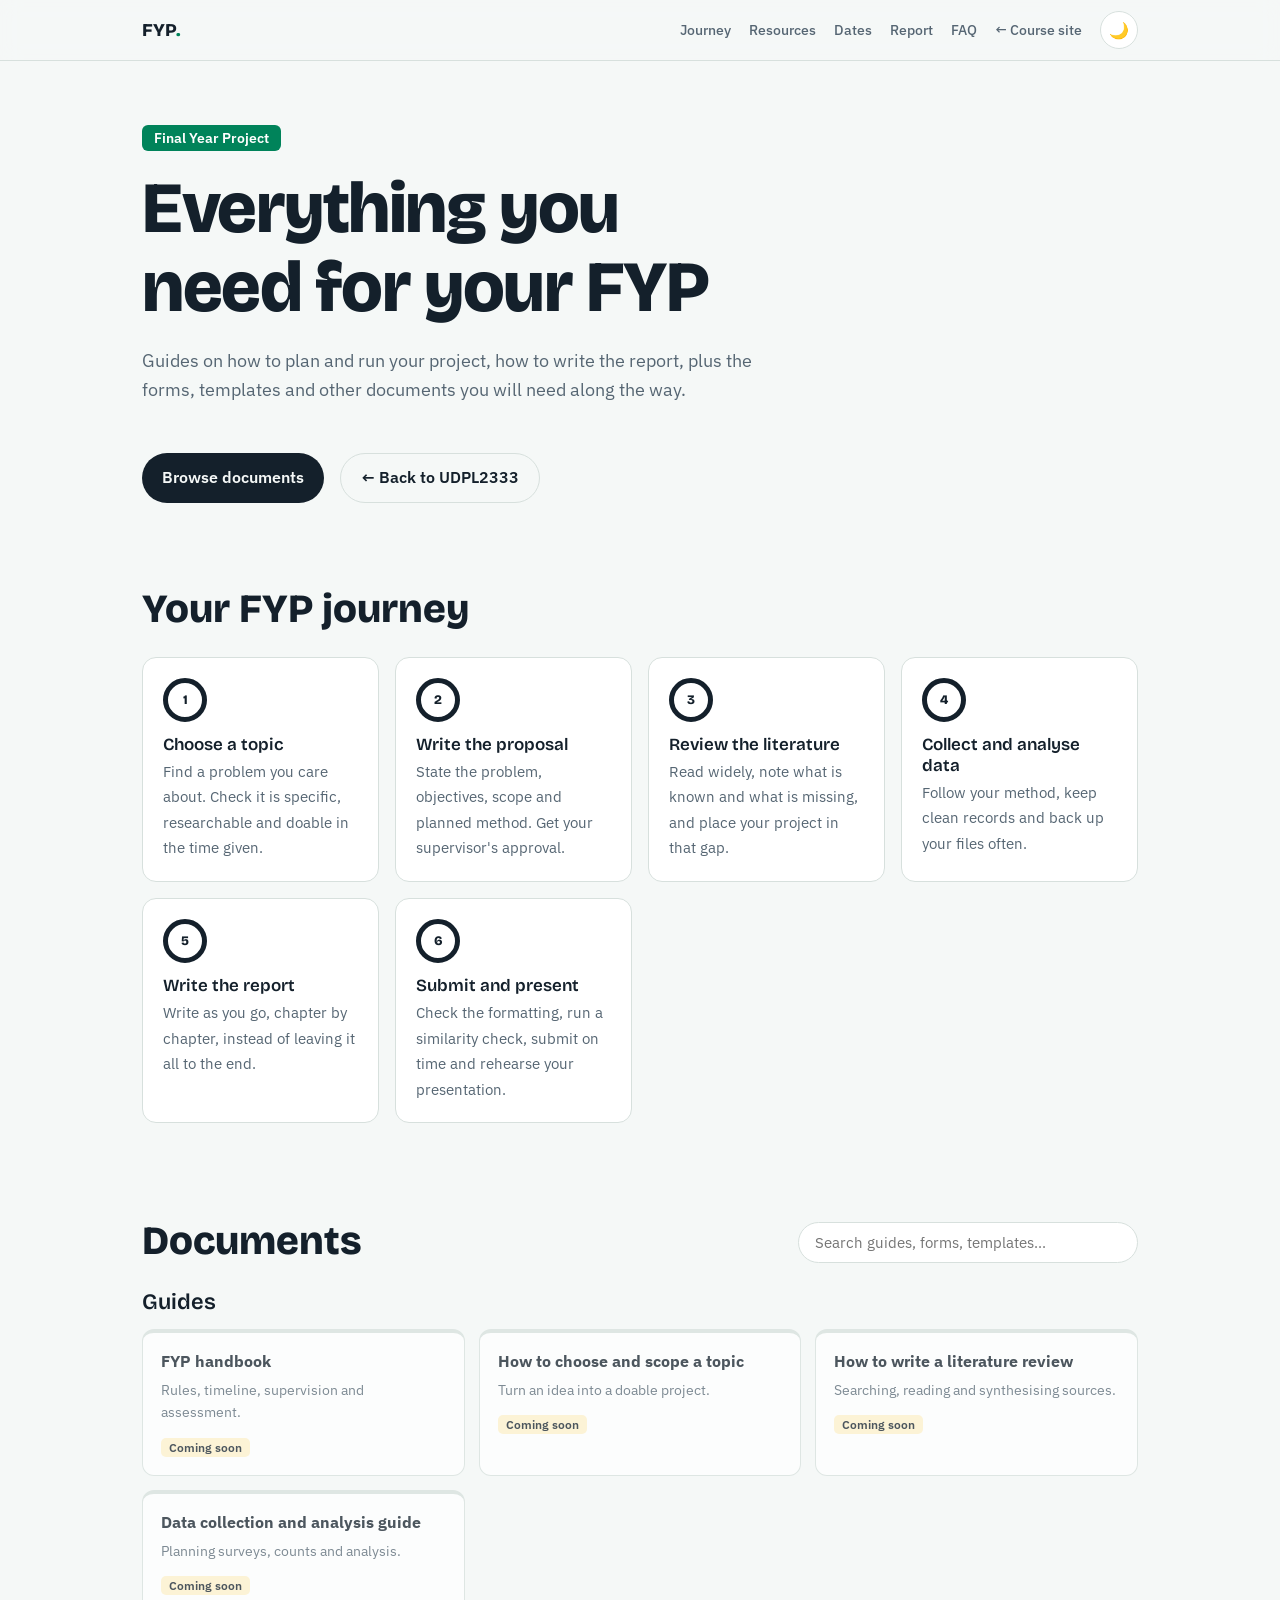
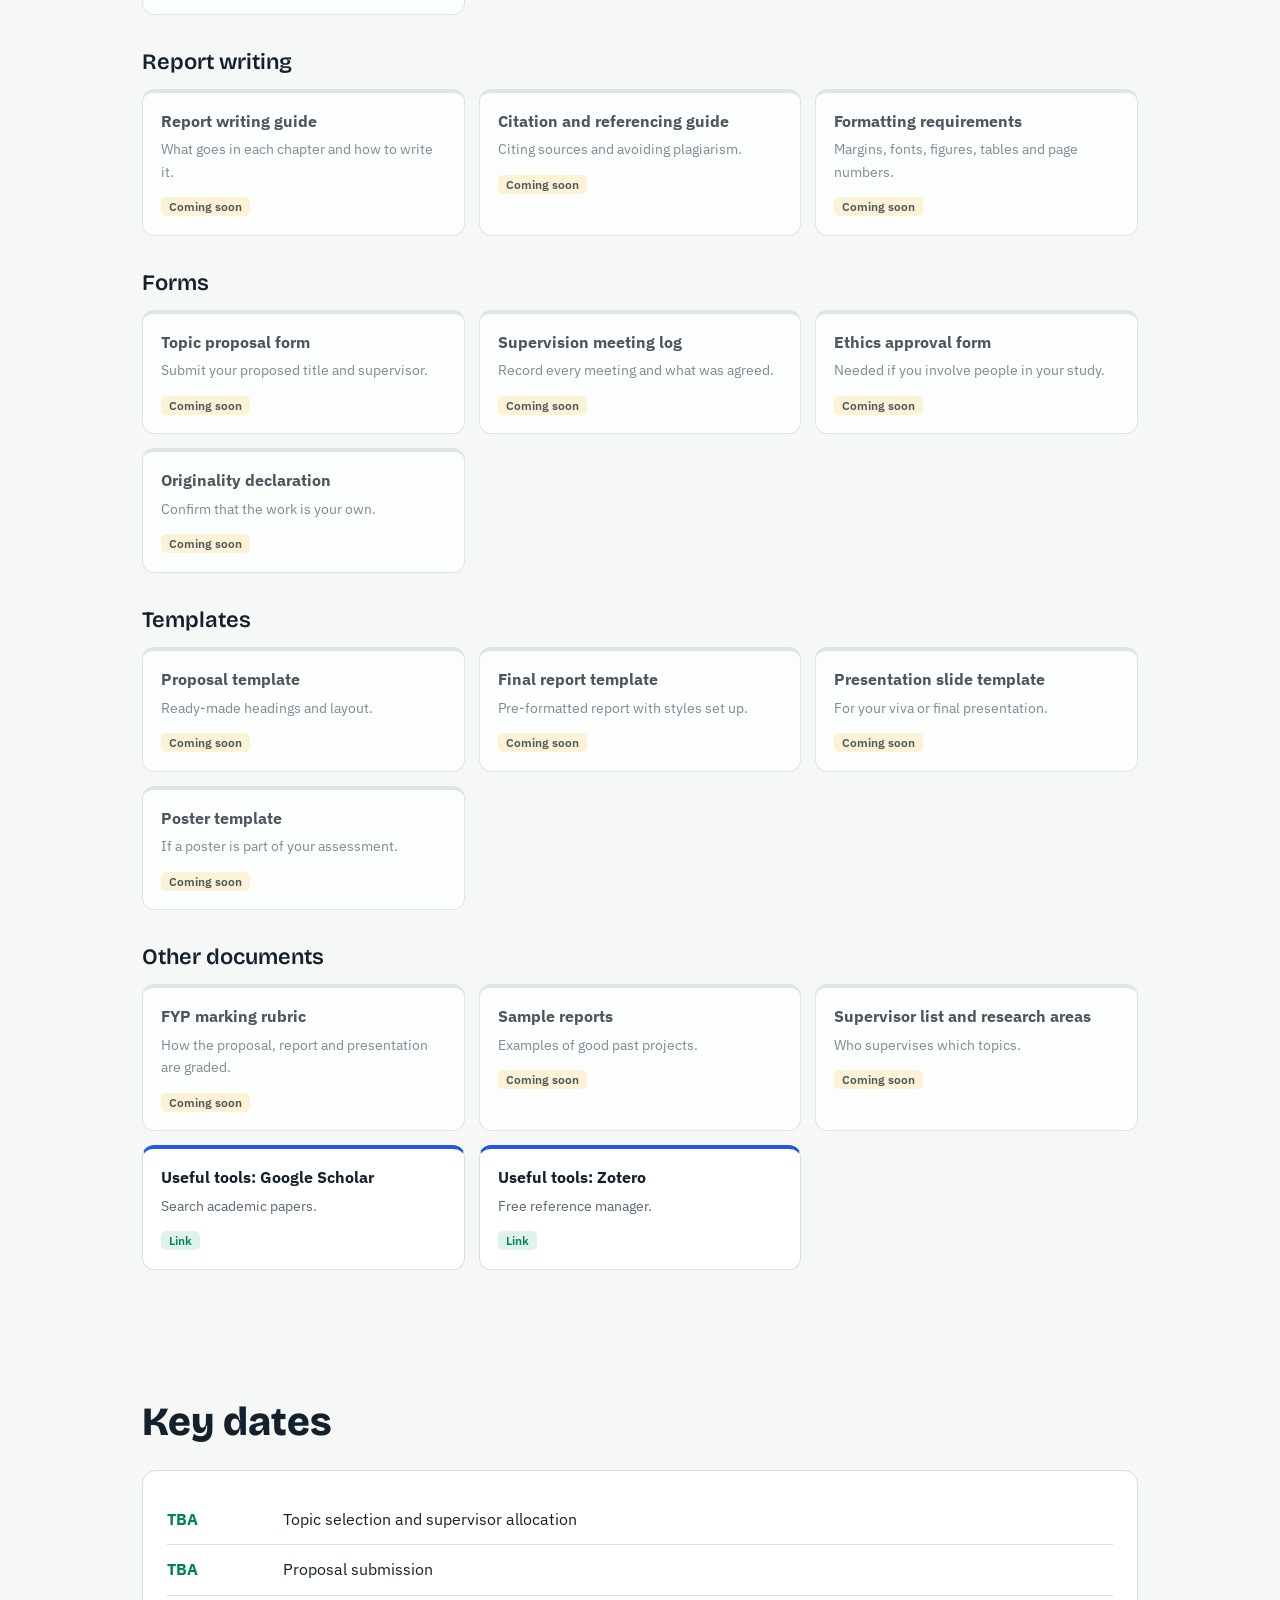
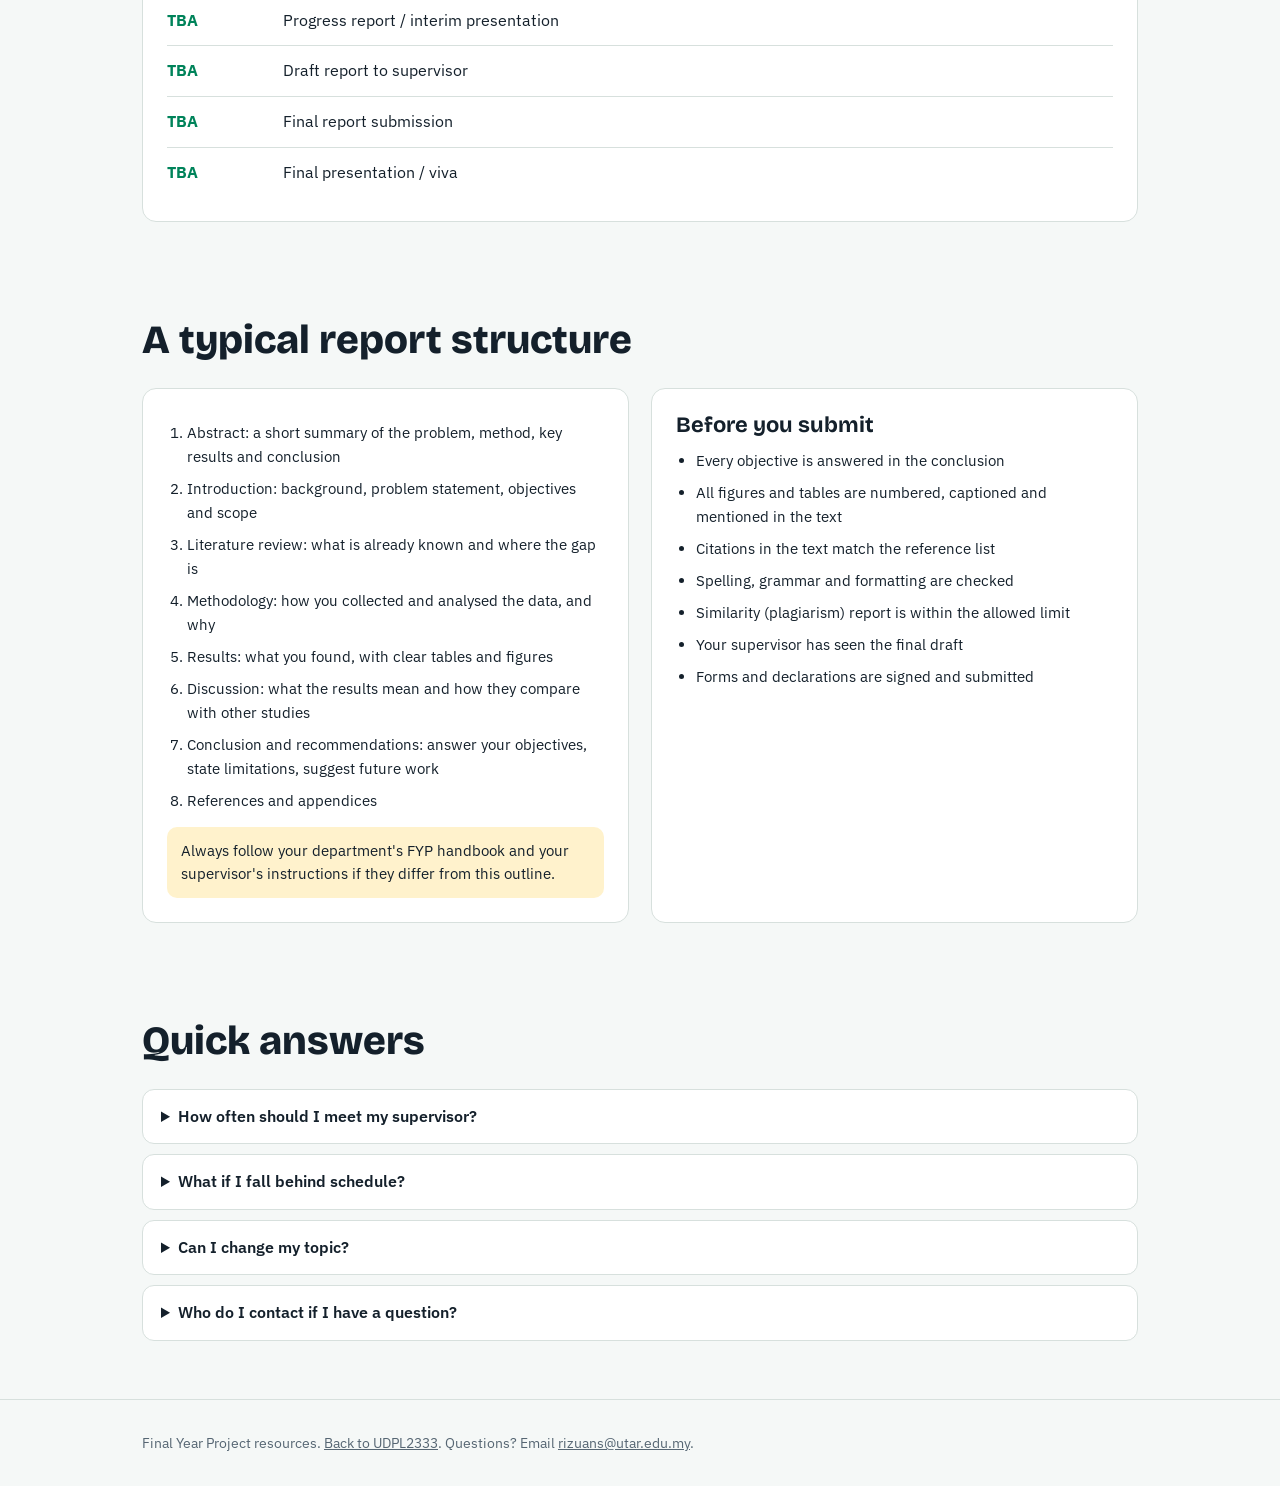
==== fyp.html @ d35dd408 "Add files via upload" ====
<!DOCTYPE html>
<html lang="en">
<head>
<meta charset="utf-8">
<meta name="viewport" content="width=device-width, initial-scale=1">
<title>Final Year Project Resources</title>
<meta name="description" content="Guides, forms, templates and documents for the Final Year Project.">
<link rel="icon" href="data:image/svg+xml,<svg xmlns='http://www.w3.org/2000/svg' viewBox='0 0 100 100'><text y='.9em' font-size='90'>🎓</text></svg>">
<link rel="preconnect" href="https://fonts.googleapis.com">
<link rel="preconnect" href="https://fonts.gstatic.com" crossorigin>
<link href="https://fonts.googleapis.com/css2?family=Bricolage+Grotesque:opsz,wght@12..96,600;12..96,800&family=IBM+Plex+Sans:wght@400;500;600&display=swap" rel="stylesheet">
<link rel="stylesheet" href="style.css">
</head>
<body>
<nav><div class="wrap">
  <a class="brand" href="fyp.html#top">FYP<span>.</span></a>
  <a class="lnk" href="#journey">Journey</a>
  <a class="lnk" href="#resources">Resources</a>
  <a class="lnk" href="#dates">Dates</a>
  <a class="lnk" href="#report">Report</a>
  <a class="lnk" href="#faq">FAQ</a>
  <a class="lnk" href="index.html">&larr; Course site</a>
  <button id="theme" aria-label="Toggle dark mode">🌙</button>
</div></nav>

<header class="hero" id="top"><div class="wrap">
  <span class="code">Final Year Project</span>
  <h1>Everything you need for your FYP</h1>
  <p class="lead">Guides on how to plan and run your project, how to write the report, plus the forms, templates and other documents you will need along the way.</p>
  <div class="btns"><a class="cta" href="#resources">Browse documents</a><a class="cta alt" href="index.html">&larr; Back to UDPL2333</a></div>
</div></header>

<main>
<section id="journey"><div class="wrap">
  <div class="sec-h"><h2>Your FYP journey</h2></div>
  <ol class="steps" id="steps"></ol>
</div></section>

<section id="resources"><div class="wrap">
  <div class="sec-h"><h2>Documents</h2><input class="search" id="q" type="search" placeholder="Search guides, forms, templates..." aria-label="Search documents"></div>
  <div id="docs"></div>
  <p class="soon hide" id="none">No documents match your search.</p>
</div></section>

<section id="dates"><div class="wrap">
  <div class="sec-h"><h2>Key dates</h2></div>
  <div class="panel"><ul class="tl" id="dateList"></ul></div>
</div></section>

<section id="report"><div class="wrap">
  <div class="sec-h"><h2>A typical report structure</h2></div>
  <div class="grid2">
    <div class="panel"><ol class="refs" id="struct"></ol>
      <div class="note">Always follow your department's FYP handbook and your supervisor's instructions if they differ from this outline.</div></div>
    <div class="panel"><h3>Before you submit</h3><ul class="refs" id="check"></ul></div>
  </div>
</div></section>

<section id="faq"><div class="wrap">
  <div class="sec-h"><h2>Quick answers</h2></div>
  <div class="faq" id="faqList"></div>
</div></section>
</main>

<footer><div class="wrap" id="foot"></div></footer>

<script>
/* ============================================================
   EDIT THIS SECTION ONLY.
   Upload files to the /fyp folder in your repo, then set u:"fyp/your-file.pdf".
   Leave u:"" for a "Coming soon" card. Links starting with https:// also work.
   To add a document: copy one line inside a list and change it.
   To add a new category: copy a whole { name, items } block.
   ============================================================ */
const CONTACT = "rizuans@utar.edu.my";

const JOURNEY = [
  ["Choose a topic", "Find a problem you care about. Check it is specific, researchable and doable in the time given."],
  ["Write the proposal", "State the problem, objectives, scope and planned method. Get your supervisor's approval."],
  ["Review the literature", "Read widely, note what is known and what is missing, and place your project in that gap."],
  ["Collect and analyse data", "Follow your method, keep clean records and back up your files often."],
  ["Write the report", "Write as you go, chapter by chapter, instead of leaving it all to the end."],
  ["Submit and present", "Check the formatting, run a similarity check, submit on time and rehearse your presentation."]
];

const SECTIONS = [
  { name:"Guides", items:[
    {t:"FYP handbook", d:"Rules, timeline, supervision and assessment.", u:"", s:"PDF"},
    {t:"How to choose and scope a topic", d:"Turn an idea into a doable project.", u:"", s:"PDF"},
    {t:"How to write a literature review", d:"Searching, reading and synthesising sources.", u:"", s:"PDF"},
    {t:"Data collection and analysis guide", d:"Planning surveys, counts and analysis.", u:"", s:"PDF"} ]},
  { name:"Report writing", items:[
    {t:"Report writing guide", d:"What goes in each chapter and how to write it.", u:"", s:"PDF"},
    {t:"Citation and referencing guide", d:"Citing sources and avoiding plagiarism.", u:"", s:"PDF"},
    {t:"Formatting requirements", d:"Margins, fonts, figures, tables and page numbers.", u:"", s:"PDF"} ]},
  { name:"Forms", items:[
    {t:"Topic proposal form", d:"Submit your proposed title and supervisor.", u:"", s:"DOCX"},
    {t:"Supervision meeting log", d:"Record every meeting and what was agreed.", u:"", s:"DOCX"},
    {t:"Ethics approval form", d:"Needed if you involve people in your study.", u:"", s:"DOCX"},
    {t:"Originality declaration", d:"Confirm that the work is your own.", u:"", s:"DOCX"} ]},
  { name:"Templates", items:[
    {t:"Proposal template", d:"Ready-made headings and layout.", u:"", s:"DOCX"},
    {t:"Final report template", d:"Pre-formatted report with styles set up.", u:"", s:"DOCX"},
    {t:"Presentation slide template", d:"For your viva or final presentation.", u:"", s:"PPTX"},
    {t:"Poster template", d:"If a poster is part of your assessment.", u:"", s:"PPTX"} ]},
  { name:"Other documents", items:[
    {t:"FYP marking rubric", d:"How the proposal, report and presentation are graded.", u:"", s:"PDF"},
    {t:"Sample reports", d:"Examples of good past projects.", u:"", s:"PDF"},
    {t:"Supervisor list and research areas", d:"Who supervises which topics.", u:"", s:"PDF"},
    {t:"Useful tools: Google Scholar", d:"Search academic papers.", u:"https://scholar.google.com", s:"Link"},
    {t:"Useful tools: Zotero", d:"Free reference manager.", u:"https://www.zotero.org", s:"Link"} ]}
];

const DATES = [
  { d:"TBA", t:"Topic selection and supervisor allocation" },
  { d:"TBA", t:"Proposal submission" },
  { d:"TBA", t:"Progress report / interim presentation" },
  { d:"TBA", t:"Draft report to supervisor" },
  { d:"TBA", t:"Final report submission" },
  { d:"TBA", t:"Final presentation / viva" }
];

const STRUCTURE = [
  "Abstract: a short summary of the problem, method, key results and conclusion",
  "Introduction: background, problem statement, objectives and scope",
  "Literature review: what is already known and where the gap is",
  "Methodology: how you collected and analysed the data, and why",
  "Results: what you found, with clear tables and figures",
  "Discussion: what the results mean and how they compare with other studies",
  "Conclusion and recommendations: answer your objectives, state limitations, suggest future work",
  "References and appendices"
];
const CHECKLIST = [
  "Every objective is answered in the conclusion",
  "All figures and tables are numbered, captioned and mentioned in the text",
  "Citations in the text match the reference list",
  "Spelling, grammar and formatting are checked",
  "Similarity (plagiarism) report is within the allowed limit",
  "Your supervisor has seen the final draft",
  "Forms and declarations are signed and submitted"
];
const FAQ = [
  ["How often should I meet my supervisor?", "Agree a schedule at your first meeting. Meeting regularly, with a short update and clear questions each time, works best. Keep a log of every meeting."],
  ["What if I fall behind schedule?", "Tell your supervisor early. Problems are much easier to fix in week 4 than in week 12."],
  ["Can I change my topic?", "Usually yes, early on and with your supervisor's approval. Check the handbook for the deadline."],
  ["Who do I contact if I have a question?", `Email <a href="mailto:${CONTACT}">${CONTACT}</a>.`]
];
/* ===================== end of editable section ===================== */

const $ = id => document.getElementById(id);
const esc = s => String(s).replace(/[&<>"]/g, c => ({"&":"&amp;","<":"&lt;",">":"&gt;",'"':"&quot;"}[c]));

$("steps").innerHTML = JOURNEY.map(([a,b]) => `<li><b>${esc(a)}</b><span>${esc(b)}</span></li>`).join("");

$("docs").innerHTML = SECTIONS.map(sec => `
<div class="grp" style="margin-bottom:34px"><h3 style="font:600 22px var(--head);margin-bottom:14px">${esc(sec.name)}</h3>
<div class="docs">${sec.items.map(r => {
  const inner = `<b>${esc(r.t)}</b><p>${esc(r.d || "")}</p><em>${r.u ? esc(r.s || "File") : "Coming soon"}</em>`;
  const ext = /^https?:/.test(r.u);
  return r.u ? `<a class="doc" href="${esc(r.u)}" ${ext ? 'target="_blank" rel="noopener"' : ""}>${inner}</a>` : `<div class="doc off">${inner}</div>`;
}).join("")}</div></div>`).join("");

$("q").addEventListener("input", e => {
  const v = e.target.value.trim().toLowerCase(); let any = false;
  document.querySelectorAll(".doc").forEach(d => { const hit = d.textContent.toLowerCase().includes(v); d.classList.toggle("hide", !hit); any = any || hit; });
  document.querySelectorAll(".grp").forEach(g => g.classList.toggle("hide", !g.querySelector(".doc:not(.hide)")));
  $("none").classList.toggle("hide", any);
});

$("dateList").innerHTML = DATES.map(x => `<li><b>${esc(x.d)}</b><span>${esc(x.t)}</span></li>`).join("");
$("struct").innerHTML = STRUCTURE.map(x => `<li>${esc(x)}</li>`).join("");
$("check").innerHTML = CHECKLIST.map(x => `<li>${esc(x)}</li>`).join("");
$("faqList").innerHTML = FAQ.map(([q,a]) => `<details><summary>${esc(q)}</summary><p>${a}</p></details>`).join("");
$("foot").innerHTML = `Final Year Project resources. <a href="index.html">Back to UDPL2333</a>. Questions? Email <a href="mailto:${CONTACT}">${CONTACT}</a>.`;

const root = document.documentElement, btn = $("theme");
let saved = null; try { saved = localStorage.getItem("theme"); } catch(e){}
const setTheme = m => { root.dataset.theme = m; btn.textContent = m === "dark" ? "☀️" : "🌙"; };
setTheme(saved || (matchMedia("(prefers-color-scheme: dark)").matches ? "dark" : "light"));
btn.onclick = () => { const m = root.dataset.theme === "dark" ? "light" : "dark"; setTheme(m); try{ localStorage.setItem("theme", m); }catch(e){} };
</script>
</body>
</html>
---- style.css ----
:root{
  --bg:#f5f8f7; --surface:#ffffff; --ink:#14202b; --muted:#566673; --line:#d7e0dd;
  --green:#00835a; --green-soft:#dff3ea; --blue:#2458e6; --amber:#f2a900; --amber-soft:#fff2cc;
  --head:"Bricolage Grotesque","Segoe UI",system-ui,sans-serif; --body:"IBM Plex Sans","Segoe UI",system-ui,sans-serif;
}
:root[data-theme="dark"]{
  --bg:#0e1519; --surface:#16212a; --ink:#e8f0ee; --muted:#9db0ba; --line:#28363f;
  --green:#3ddc9f; --green-soft:#123327; --blue:#7ea0ff; --amber:#ffc83d; --amber-soft:#3a2f0b;
}
*{box-sizing:border-box}
html{scroll-behavior:smooth;scroll-padding-top:76px}
body{margin:0;background:var(--bg);color:var(--ink);font:16px/1.6 var(--body)}
a{color:inherit}
:focus-visible{outline:3px solid var(--blue);outline-offset:2px;border-radius:4px}
.wrap{max-width:1040px;margin:0 auto;padding:0 22px}
h1,h2,h3{font-family:var(--head);line-height:1.1;margin:0}

/* nav */
nav{position:sticky;top:0;z-index:20;background:color-mix(in srgb,var(--bg) 88%,transparent);backdrop-filter:blur(10px);border-bottom:1px solid var(--line)}
nav .wrap{display:flex;align-items:center;gap:18px;height:60px}
.brand{font:800 18px var(--head);text-decoration:none;margin-right:auto}
.brand span{color:var(--green)}
nav a.lnk{text-decoration:none;color:var(--muted);font-size:14px;font-weight:500}
nav a.lnk:hover{color:var(--ink)}
#theme{border:1px solid var(--line);background:var(--surface);color:var(--ink);border-radius:999px;width:38px;height:38px;cursor:pointer;font-size:16px}
@media(max-width:700px){nav a.lnk{display:none}}

/* hero */
.hero{padding:64px 0 36px}
.code{display:inline-block;background:var(--green);color:#fff;font:600 14px var(--body);padding:4px 12px;border-radius:6px;margin-bottom:18px}
:root[data-theme="dark"] .code{color:#06231a}
.hero h1{font-size:clamp(38px,7vw,72px);font-weight:800;letter-spacing:-.02em;max-width:14ch}
.hero p.lead{max-width:60ch;color:var(--muted);font-size:18px;margin:20px 0 26px}
.facts{display:flex;flex-wrap:wrap;gap:10px 28px;font-size:14px;color:var(--muted)}
.facts b{display:block;color:var(--ink);font-size:16px}

/* route strip */
.route{margin-top:44px;padding:26px 0 8px;overflow-x:auto}
.route ol{list-style:none;margin:0;padding:0;display:flex;min-width:640px;position:relative}
.route ol::before{content:"";position:absolute;left:5%;right:5%;top:13px;height:8px;background:var(--green);border-radius:4px}
.route li{flex:1;text-align:center;position:relative}
.route a{text-decoration:none;display:block;font-size:13px;font-weight:500;padding:0 6px}
.route i{display:block;width:30px;height:30px;margin:0 auto 10px;border-radius:50%;background:var(--surface);border:6px solid var(--ink);transition:transform .2s,border-color .2s}
.route a:hover i{transform:scale(1.25);border-color:var(--amber)}

/* sections */
section{padding:48px 0}
.sec-h{display:flex;align-items:end;justify-content:space-between;flex-wrap:wrap;gap:14px;margin-bottom:26px}
.sec-h h2{font-size:clamp(28px,4vw,40px);font-weight:800}
.chips{display:flex;flex-wrap:wrap;gap:8px}
.chip{border:1px solid var(--line);background:var(--surface);color:var(--ink);font:500 14px var(--body);padding:6px 14px;border-radius:999px;cursor:pointer}
.chip[aria-pressed="true"]{background:var(--ink);color:var(--bg);border-color:var(--ink)}

/* topics as stations on a line */
.line{position:relative;padding-left:56px}
.line::before{content:"";position:absolute;left:17px;top:18px;bottom:18px;width:8px;background:var(--green);border-radius:4px}
.stop{position:relative;margin-bottom:22px}
.stop::before{content:attr(data-n);position:absolute;left:-56px;top:2px;width:42px;height:42px;border-radius:50%;background:var(--surface);border:6px solid var(--ink);display:grid;place-items:center;font:800 15px var(--head);box-sizing:border-box;margin-left:-1px}
.stop details{background:var(--surface);border:1px solid var(--line);border-radius:14px}
.stop summary{list-style:none;cursor:pointer;padding:18px 22px;display:flex;gap:14px;align-items:center}
.stop summary::-webkit-details-marker{display:none}
.stop summary h3{font-size:21px;font-weight:600;flex:1}
.stop summary::after{content:"+";font:600 24px var(--head);color:var(--green);transition:transform .2s}
.stop details[open] summary::after{transform:rotate(45deg)}
.tag{font-size:12px;font-weight:600;padding:2px 9px;border-radius:5px;background:var(--amber-soft);color:var(--ink);white-space:nowrap}
.body{padding:0 22px 22px;border-top:1px solid var(--line)}
.meta{display:flex;flex-wrap:wrap;gap:6px 20px;font-size:14px;color:var(--muted);margin:16px 0 8px}
.pts{margin:0 0 18px;padding-left:18px;color:var(--muted);font-size:15px;columns:2 260px}
.groups{display:grid;grid-template-columns:repeat(auto-fit,minmax(220px,1fr));gap:14px}
.g{border-left:4px solid var(--c);padding:2px 0 2px 14px}
.g h4{margin:0 0 8px;font:600 15px var(--body)}
.g[data-k=slides]{--c:var(--blue)} .g[data-k=tut]{--c:var(--green)} .g[data-k=self]{--c:var(--amber)} .g[data-k=quiz]{--c:#d6455d}
.g ul{list-style:none;margin:0;padding:0;display:grid;gap:6px}
.res{display:flex;align-items:center;gap:8px;text-decoration:none;font-size:14.5px;padding:7px 10px;border-radius:8px;background:var(--bg);border:1px solid var(--line)}
.res:hover{border-color:var(--c);background:var(--surface)}
.res small{margin-left:auto;color:var(--muted);font-size:12px}
.soon{color:var(--muted);font-size:14px;font-style:italic}
.hide{display:none!important}

.week{margin-top:26px;max-width:62ch;background:var(--amber-soft);border-left:5px solid var(--amber);border-radius:0 12px 12px 0;padding:14px 18px}
.week b{display:block;font:800 18px var(--head);margin-bottom:2px}
.week span{color:var(--muted);font-size:15px}

/* info */
.grid2{display:grid;grid-template-columns:repeat(auto-fit,minmax(300px,1fr));gap:22px}
.panel{background:var(--surface);border:1px solid var(--line);border-radius:14px;padding:24px}
.panel h3{font-size:22px;margin-bottom:12px}
.clo{display:flex;gap:12px;margin:12px 0}
.clo b{flex:none;background:var(--green-soft);color:var(--green);border-radius:6px;padding:1px 9px;height:fit-content;font-size:14px}
.bar{display:flex;height:44px;border-radius:10px;overflow:hidden;margin:12px 0;font-weight:600;font-size:14px}
.bar div{display:grid;place-items:center;flex:1}
.bar .a{background:var(--blue);color:#fff}.bar .b{background:var(--ink);color:var(--bg)}
.note{background:var(--amber-soft);border-radius:10px;padding:12px 14px;font-size:14.5px;margin-top:14px}
.ann{list-style:none;padding:0;margin:0}
.ann li{display:flex;gap:14px;padding:12px 0;border-bottom:1px solid var(--line)}
.ann li:last-child{border:0}
.ann time{flex:none;font-weight:600;font-size:14px;color:var(--green);min-width:84px}
.refs{padding-left:20px;margin:0}.refs li{margin:8px 0;font-size:15px}
footer{border-top:1px solid var(--line);padding:32px 0;color:var(--muted);font-size:14px}
@media(prefers-reduced-motion:reduce){*{transition:none!important;scroll-behavior:auto!important}}

/* ---- added: assessment uploads, FYP link, FYP page ---- */
.g[data-k=qn]{--c:var(--blue)} .g[data-k=rub]{--c:var(--green)}
.adue{margin:0 0 14px;color:var(--muted);font-size:14px}
.cta{display:inline-flex;align-items:center;gap:8px;margin-top:22px;background:var(--ink);color:var(--bg);text-decoration:none;font-weight:600;padding:11px 20px;border-radius:999px}
.cta:hover{background:var(--green);color:#fff}
.cta.alt{background:transparent;color:var(--ink);border:1px solid var(--line);margin-left:8px}
.btns{display:flex;flex-wrap:wrap;gap:8px}
.steps{list-style:none;margin:0;padding:0;display:grid;grid-template-columns:repeat(auto-fit,minmax(230px,1fr));gap:16px;counter-reset:s}
.steps li{counter-increment:s;background:var(--surface);border:1px solid var(--line);border-radius:14px;padding:20px;position:relative}
.steps li::before{content:counter(s);display:grid;place-items:center;width:34px;height:34px;border-radius:50%;border:5px solid var(--ink);font:800 13px var(--head);margin-bottom:12px}
.steps b{display:block;font:600 17px var(--head);margin-bottom:4px}
.steps span{color:var(--muted);font-size:14.5px}
.docs{display:grid;grid-template-columns:repeat(auto-fill,minmax(260px,1fr));gap:14px}
.doc{display:block;text-decoration:none;background:var(--surface);border:1px solid var(--line);border-top:4px solid var(--blue);border-radius:12px;padding:16px 18px}
a.doc:hover{border-color:var(--green);transform:translateY(-2px)}
.doc{transition:transform .15s,border-color .15s}
.doc b{display:block;font-size:16px;margin-bottom:4px}
.doc p{margin:0 0 10px;color:var(--muted);font-size:14px}
.doc em{font:600 12px var(--body);font-style:normal;background:var(--green-soft);color:var(--green);padding:2px 8px;border-radius:5px}
.doc.off{border-top-color:var(--line);opacity:.75}
.doc.off em{background:var(--amber-soft);color:var(--ink)}
.search{width:100%;max-width:340px;padding:10px 16px;border-radius:999px;border:1px solid var(--line);background:var(--surface);color:var(--ink);font:15px var(--body)}
.faq details{background:var(--surface);border:1px solid var(--line);border-radius:12px;margin-bottom:10px;padding:14px 18px}
.faq summary{cursor:pointer;font-weight:600}
.faq p{margin:10px 0 0;color:var(--muted);font-size:15px}
.tl{list-style:none;margin:0;padding:0}
.tl li{display:flex;gap:16px;padding:12px 0;border-bottom:1px solid var(--line)}
.tl li:last-child{border:0}
.tl b{flex:none;min-width:100px;color:var(--green)}
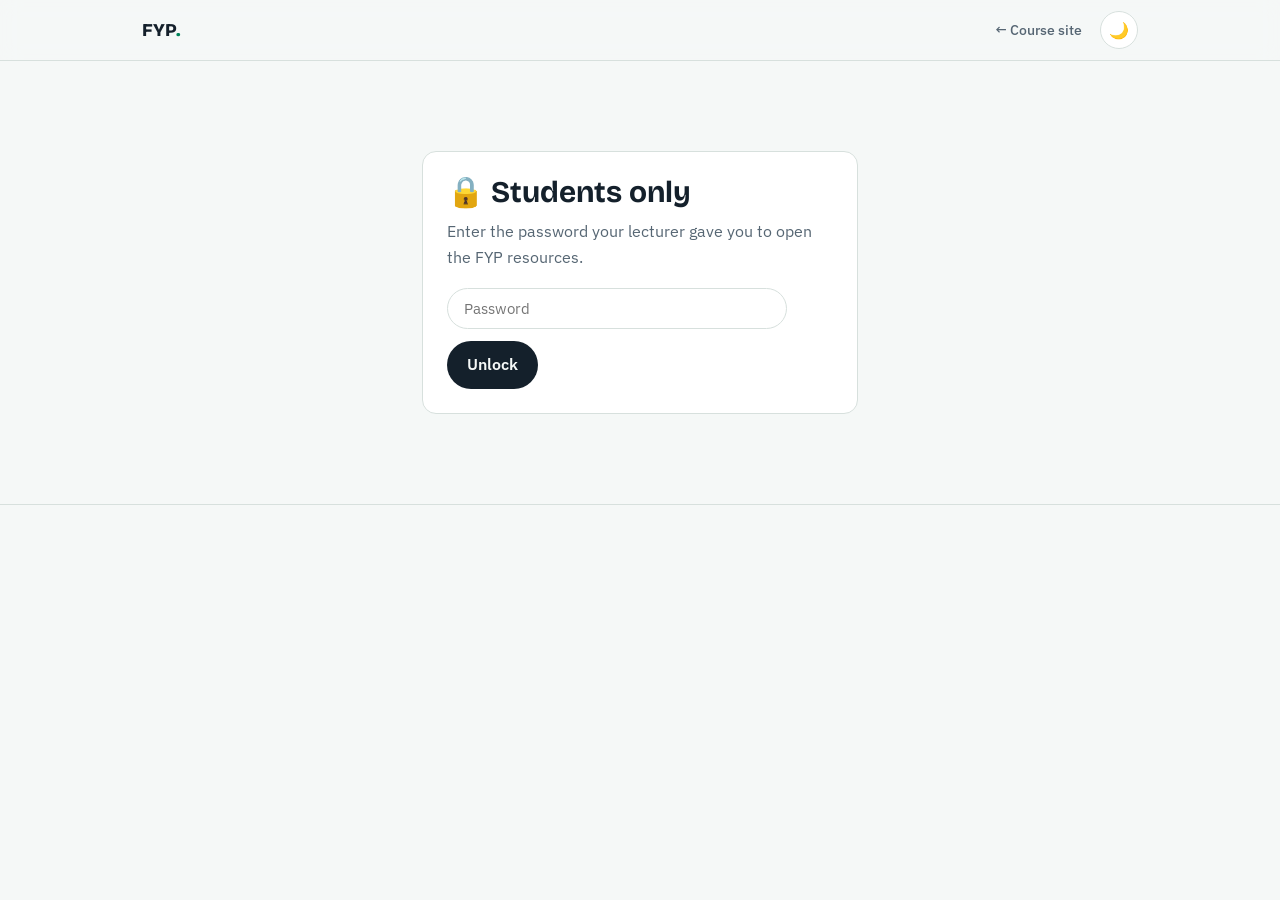
==== commit 7b8f0124: "Add files via upload" ====
--- a/fyp.html
+++ b/fyp.html
@@ -4,6 +4,7 @@
 <meta charset="utf-8">
 <meta name="viewport" content="width=device-width, initial-scale=1">
 <title>Final Year Project Resources</title>
+<meta name="robots" content="noindex">
 <meta name="description" content="Guides, forms, templates and documents for the Final Year Project.">
 <link rel="icon" href="data:image/svg+xml,<svg xmlns='http://www.w3.org/2000/svg' viewBox='0 0 100 100'><text y='.9em' font-size='90'>🎓</text></svg>">
 <link rel="preconnect" href="https://fonts.googleapis.com">
@@ -14,17 +15,29 @@
 <body>
 <nav><div class="wrap">
   <a class="brand" href="fyp.html#top">FYP<span>.</span></a>
-  <a class="lnk" href="#journey">Journey</a>
-  <a class="lnk" href="#resources">Resources</a>
-  <a class="lnk" href="#dates">Dates</a>
-  <a class="lnk" href="#report">Report</a>
-  <a class="lnk" href="#faq">FAQ</a>
+  <a class="lnk" href="#journey" hidden>Journey</a>
+  <a class="lnk" href="#resources" hidden>Resources</a>
+  <a class="lnk" href="#dates" hidden>Dates</a>
+  <a class="lnk" href="#report" hidden>Report</a>
+  <a class="lnk" href="#faq" hidden>FAQ</a>
   <a class="lnk" href="index.html">&larr; Course site</a>
   <button id="theme" aria-label="Toggle dark mode">🌙</button>
 </div></nav>
 
+<div id="gate" style="padding:90px 22px;max-width:480px;margin:0 auto">
+  <div class="panel">
+    <h2 style="font-size:30px;margin-bottom:10px">🔒 Students only</h2>
+    <p style="color:var(--muted);margin:0 0 18px">Enter the password your lecturer gave you to open the FYP resources.</p>
+    <form id="gf">
+      <input class="search" id="pw" type="password" placeholder="Password" autocomplete="current-password" aria-label="Password" style="margin-bottom:12px">
+      <button class="cta" type="submit" style="border:0;cursor:pointer;font:inherit;font-weight:600;margin:0">Unlock</button>
+      <p id="gerr" class="note" hidden>Incorrect password. Please try again.</p>
+    </form>
+  </div>
+</div>
+<div id="app" hidden>
 <header class="hero" id="top"><div class="wrap">
-  <span class="code">Final Year Project</span>
+  <span class="code">UDPL3246 Research Project</span>
   <h1>Everything you need for your FYP</h1>
   <p class="lead">Guides on how to plan and run your project, how to write the report, plus the forms, templates and other documents you will need along the way.</p>
   <div class="btns"><a class="cta" href="#resources">Browse documents</a><a class="cta alt" href="index.html">&larr; Back to UDPL2333</a></div>
@@ -61,18 +74,22 @@
   <div class="faq" id="faqList"></div>
 </div></section>
 </main>
+</div>
 
 <footer><div class="wrap" id="foot"></div></footer>
 
 <script>
 /* ============================================================
    EDIT THIS SECTION ONLY.
-   Upload files to the /fyp folder in your repo, then set u:"fyp/your-file.pdf".
+   Upload files to the /fyp folder in your repo, then set u:"fyp/your-file.pdf". Spaces and symbols in filenames are fine; the page handles them.
    Leave u:"" for a "Coming soon" card. Links starting with https:// also work.
    To add a document: copy one line inside a list and change it.
    To add a new category: copy a whole { name, items } block.
    ============================================================ */
 const CONTACT = "rizuans@utar.edu.my";
+// Password gate. To change the password, use password-tool.html and paste the result here.
+const SALT = "udpl2333-fyp|";
+const PASS_HASH = "249bc938367c973e019500716bcbc732a9008d033e8386a69c0669f6c5e36170";
 
 const JOURNEY = [
   ["Choose a topic", "Find a problem you care about. Check it is specific, researchable and doable in the time given."],
@@ -85,30 +102,27 @@
 
 const SECTIONS = [
   { name:"Guides", items:[
-    {t:"FYP handbook", d:"Rules, timeline, supervision and assessment.", u:"", s:"PDF"},
-    {t:"How to choose and scope a topic", d:"Turn an idea into a doable project.", u:"", s:"PDF"},
-    {t:"How to write a literature review", d:"Searching, reading and synthesising sources.", u:"", s:"PDF"},
-    {t:"Data collection and analysis guide", d:"Planning surveys, counts and analysis.", u:"", s:"PDF"} ]},
-  { name:"Report writing", items:[
-    {t:"Report writing guide", d:"What goes in each chapter and how to write it.", u:"", s:"PDF"},
-    {t:"Citation and referencing guide", d:"Citing sources and avoiding plagiarism.", u:"", s:"PDF"},
-    {t:"Formatting requirements", d:"Margins, fonts, figures, tables and page numbers.", u:"", s:"PDF"} ]},
+    {t:"FYP report guide", d:"Faculty of Science project report guide: format and chapter requirements.", u:"fyp/FYP Report Guide v7_Jan18.pdf", s:"PDF"},
+    {t:"How to write a thesis (framework)", d:"One-page framework in Malay for structuring your argument.", u:"fyp/Cara tulis thesis by Ts Khairul.pdf", s:"PDF"},
+    {t:"How to write a problem statement", d:"Describe the ideal, the problem and its impact.", u:"fyp/How to Write Problem Statement.pdf", s:"PDF"},
+    {t:"How to construct a research objective", d:"Strong action verbs for writing objectives.", u:"fyp/3. How Construct Research Objective.pdf", s:"PDF"},
+    {t:"Research objective examples", d:"Examples of formulating research aims and objectives.", u:"fyp/5. Research Objective.docx", s:"DOCX"},
+    {t:"Abstract example", d:"A published journal article to see how an abstract is written.", u:"fyp/Abstract.pdf", s:"PDF"} ]},
+  { name:"Research tools", items:[
+    {t:"Free journal databases", d:"Where to find papers without a paywall.", u:"fyp/Free Journal Database.pdf", s:"PDF"},
+    {t:"Best online survey tools", d:"Compare tools for building your questionnaire.", u:"fyp/Best Online Survey.docx", s:"DOCX"},
+    {t:"Google Scholar", d:"Search academic papers.", u:"https://scholar.google.com", s:"Link"},
+    {t:"Zotero", d:"Free reference manager.", u:"https://www.zotero.org", s:"Link"} ]},
   { name:"Forms", items:[
-    {t:"Topic proposal form", d:"Submit your proposed title and supervisor.", u:"", s:"DOCX"},
-    {t:"Supervision meeting log", d:"Record every meeting and what was agreed.", u:"", s:"DOCX"},
-    {t:"Ethics approval form", d:"Needed if you involve people in your study.", u:"", s:"DOCX"},
-    {t:"Originality declaration", d:"Confirm that the work is your own.", u:"", s:"DOCX"} ]},
-  { name:"Templates", items:[
-    {t:"Proposal template", d:"Ready-made headings and layout.", u:"", s:"DOCX"},
-    {t:"Final report template", d:"Pre-formatted report with styles set up.", u:"", s:"DOCX"},
-    {t:"Presentation slide template", d:"For your viva or final presentation.", u:"", s:"PPTX"},
-    {t:"Poster template", d:"If a poster is part of your assessment.", u:"", s:"PPTX"} ]},
+    {t:"Record of meeting with supervisor", d:"Fill in after every meeting and get it approved.", u:"fyp/Record of Meeting with Supervisor Form.docx", s:"DOCX"},
+    {t:"Ethical clearance application", d:"Required when your study involves human subjects.", u:"fyp/FM-IPSR-R&D-078-App-Ethical-Clearance-Involve-Human-Subjects-for-Undergraduate-Student-Group Application.doc", s:"DOC"},
+    {t:"Examiner comments form (FYP1)", d:"The form examiners use to give comments on your FYP1.", u:"fyp/UDPL3246 Form_Examiner Comments_FYP1_.docx", s:"DOCX"} ]},
+  { name:"Templates and samples", items:[
+    {t:"FYP1 report template", d:"Chapter headings for your FYP1 report.", u:"fyp/FYP1 Template for Reporting.docx", s:"DOCX"},
+    {t:"Completed FYP sample", d:"A full past project report (100 pages) to see the standard.", u:"fyp/Completed FYP Sample.pdf", s:"PDF"},
+    {t:"Sample of ethical clearance", d:"A filled-in ethical clearance summary.", u:"fyp/Sample of Ethical Clearance.docx", s:"DOCX"} ]},
   { name:"Other documents", items:[
-    {t:"FYP marking rubric", d:"How the proposal, report and presentation are graded.", u:"", s:"PDF"},
-    {t:"Sample reports", d:"Examples of good past projects.", u:"", s:"PDF"},
-    {t:"Supervisor list and research areas", d:"Who supervises which topics.", u:"", s:"PDF"},
-    {t:"Useful tools: Google Scholar", d:"Search academic papers.", u:"https://scholar.google.com", s:"Link"},
-    {t:"Useful tools: Zotero", d:"Free reference manager.", u:"https://www.zotero.org", s:"Link"} ]}
+    {t:"UDPL3246 Research Project course plan", d:"Synopsis, learning outcomes and assessment.", u:"fyp/UDPL3246.pdf", s:"PDF"} ]}
 ];
 
 const DATES = [
@@ -150,6 +164,7 @@
 const $ = id => document.getElementById(id);
 const esc = s => String(s).replace(/[&<>"]/g, c => ({"&":"&amp;","<":"&lt;",">":"&gt;",'"':"&quot;"}[c]));
 
+function boot(){
 $("steps").innerHTML = JOURNEY.map(([a,b]) => `<li><b>${esc(a)}</b><span>${esc(b)}</span></li>`).join("");
 
 $("docs").innerHTML = SECTIONS.map(sec => `
@@ -157,7 +172,8 @@
 <div class="docs">${sec.items.map(r => {
   const inner = `<b>${esc(r.t)}</b><p>${esc(r.d || "")}</p><em>${r.u ? esc(r.s || "File") : "Coming soon"}</em>`;
   const ext = /^https?:/.test(r.u);
-  return r.u ? `<a class="doc" href="${esc(r.u)}" ${ext ? 'target="_blank" rel="noopener"' : ""}>${inner}</a>` : `<div class="doc off">${inner}</div>`;
+  const href = ext ? r.u : r.u.split("/").map(encodeURIComponent).join("/");
+  return r.u ? `<a class="doc" href="${esc(href)}" ${ext ? 'target="_blank" rel="noopener"' : ""}>${inner}</a>` : `<div class="doc off">${inner}</div>`;
 }).join("")}</div></div>`).join("");
 
 $("q").addEventListener("input", e => {
@@ -173,11 +189,29 @@
 $("faqList").innerHTML = FAQ.map(([q,a]) => `<details><summary>${esc(q)}</summary><p>${a}</p></details>`).join("");
 $("foot").innerHTML = `Final Year Project resources. <a href="index.html">Back to UDPL2333</a>. Questions? Email <a href="mailto:${CONTACT}">${CONTACT}</a>.`;
 
+}
+
 const root = document.documentElement, btn = $("theme");
 let saved = null; try { saved = localStorage.getItem("theme"); } catch(e){}
 const setTheme = m => { root.dataset.theme = m; btn.textContent = m === "dark" ? "☀️" : "🌙"; };
 setTheme(saved || (matchMedia("(prefers-color-scheme: dark)").matches ? "dark" : "light"));
 btn.onclick = () => { const m = root.dataset.theme === "dark" ? "light" : "dark"; setTheme(m); try{ localStorage.setItem("theme", m); }catch(e){} };
+
+// ---- password gate (a convenience lock, not real security) ----
+const sha = async t => [...new Uint8Array(await crypto.subtle.digest("SHA-256", new TextEncoder().encode(SALT + t)))].map(x => x.toString(16).padStart(2,"0")).join("");
+function unlock(){
+  $("gate").hidden = true; $("app").hidden = false;
+  document.querySelectorAll('nav a.lnk[href^="#"]').forEach(a => a.hidden = false);
+  boot();
+}
+$("gf").addEventListener("submit", async e => {
+  e.preventDefault();
+  if(!(window.crypto && crypto.subtle)){ $("gerr").textContent = "Your browser can't check passwords on this page. Try another browser."; $("gerr").hidden = false; return; }
+  const h = await sha($("pw").value);
+  if(h === PASS_HASH){ try{ sessionStorage.setItem("fyp", h); }catch(_){} unlock(); }
+  else { $("gerr").hidden = false; $("pw").select(); }
+});
+try{ if(sessionStorage.getItem("fyp") === PASS_HASH) unlock(); }catch(_){}
 </script>
 </body>
 </html>
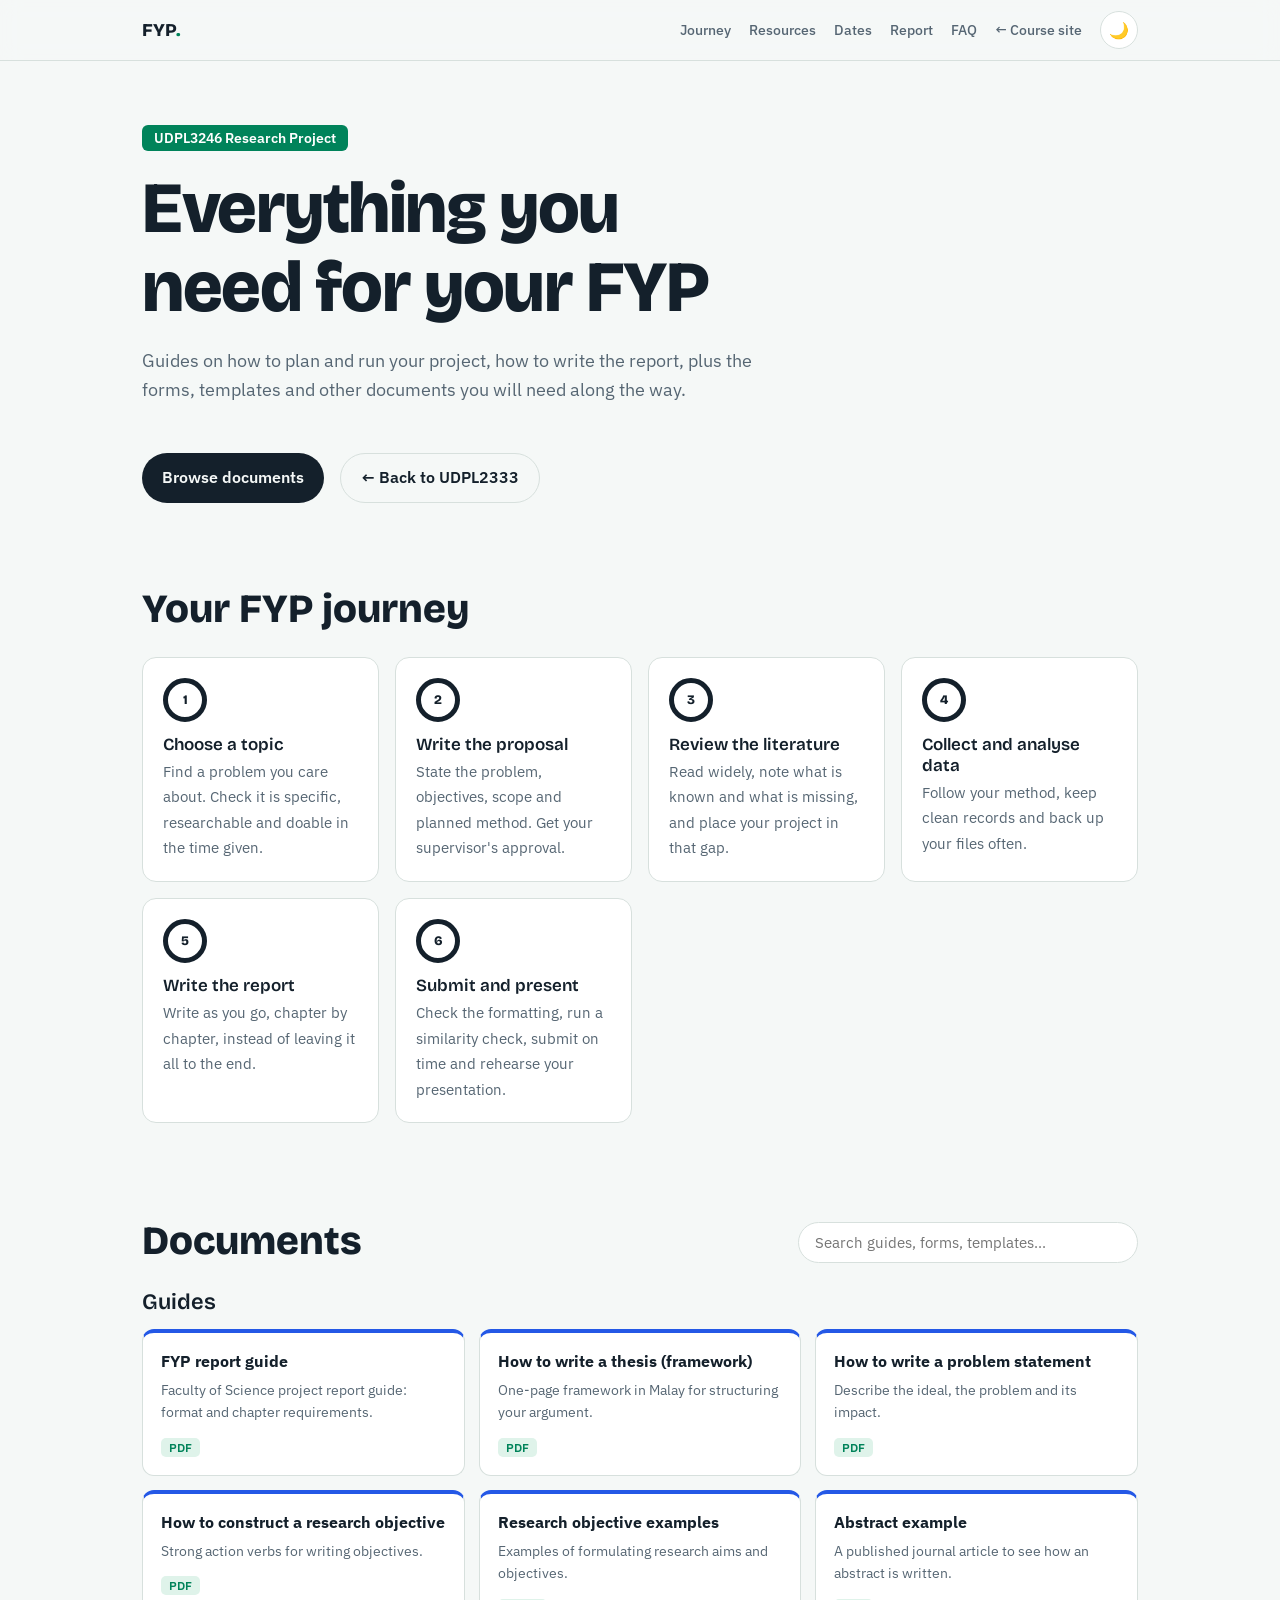
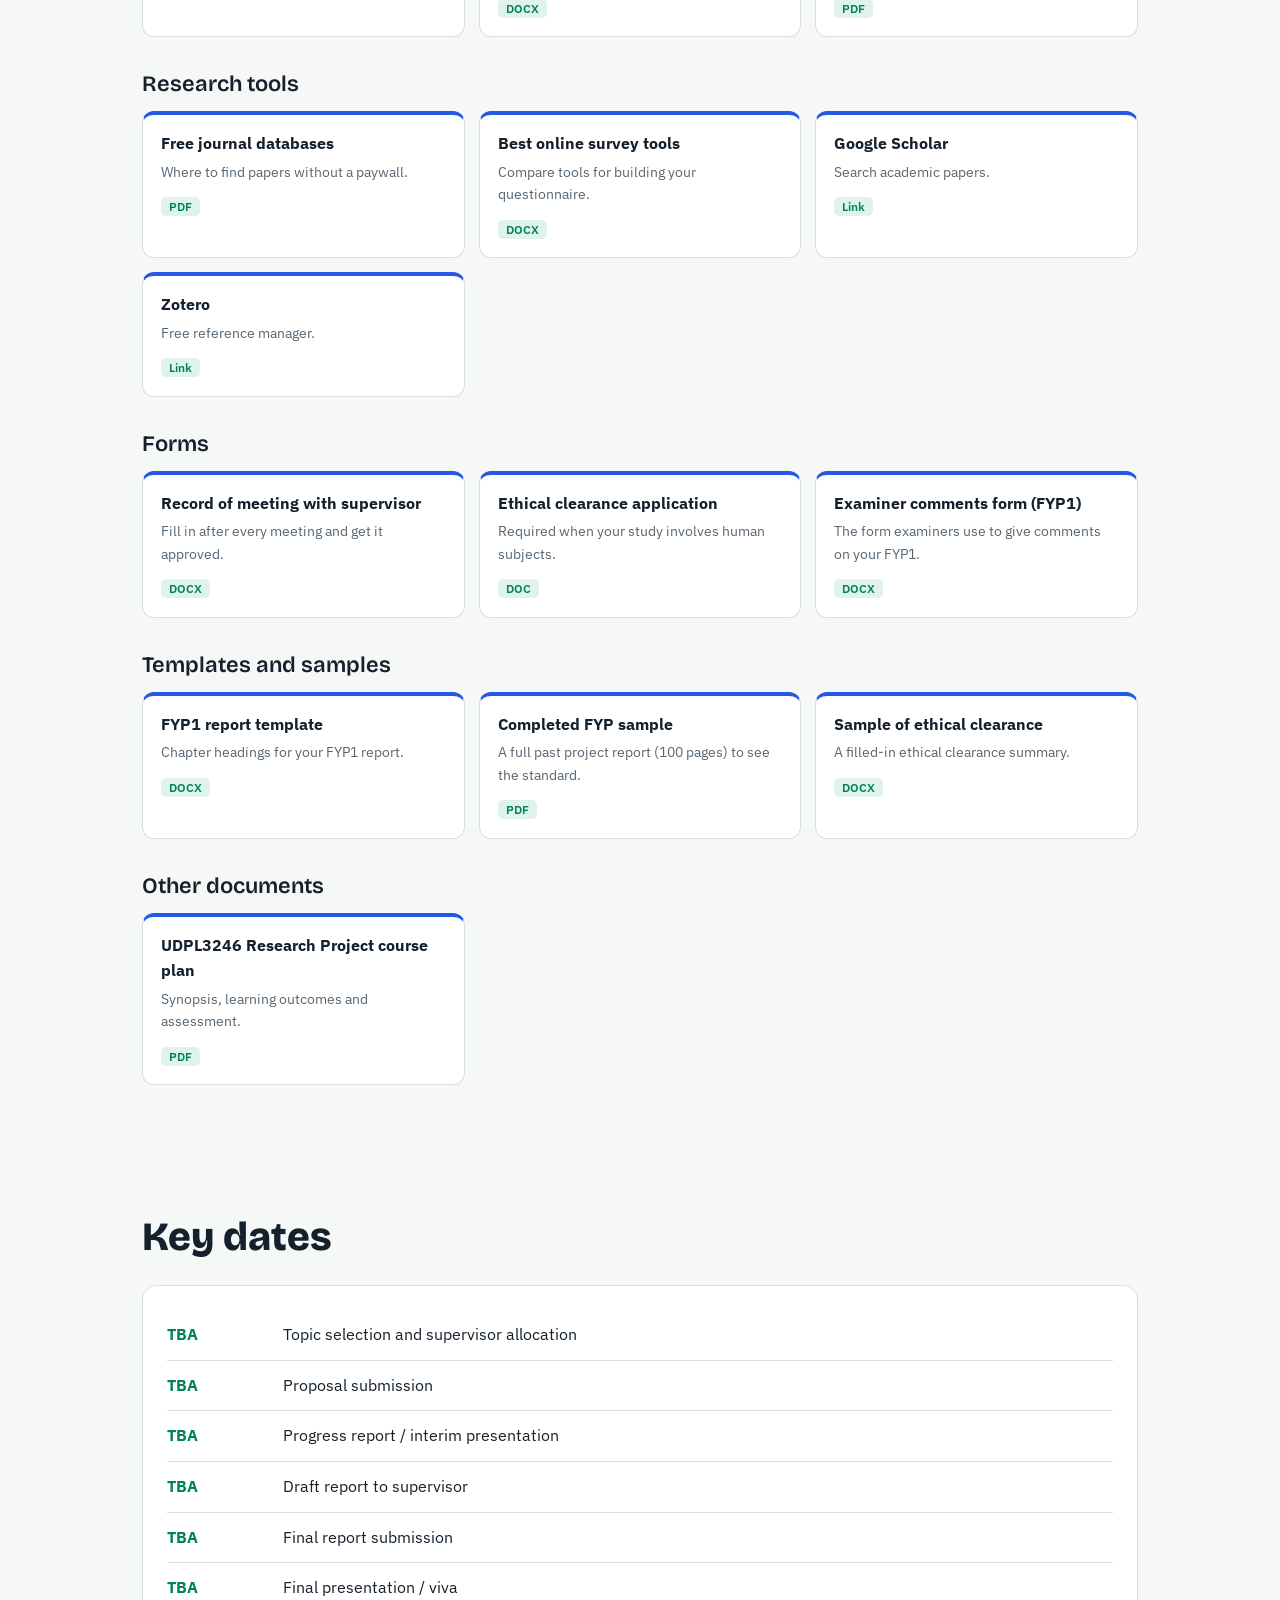
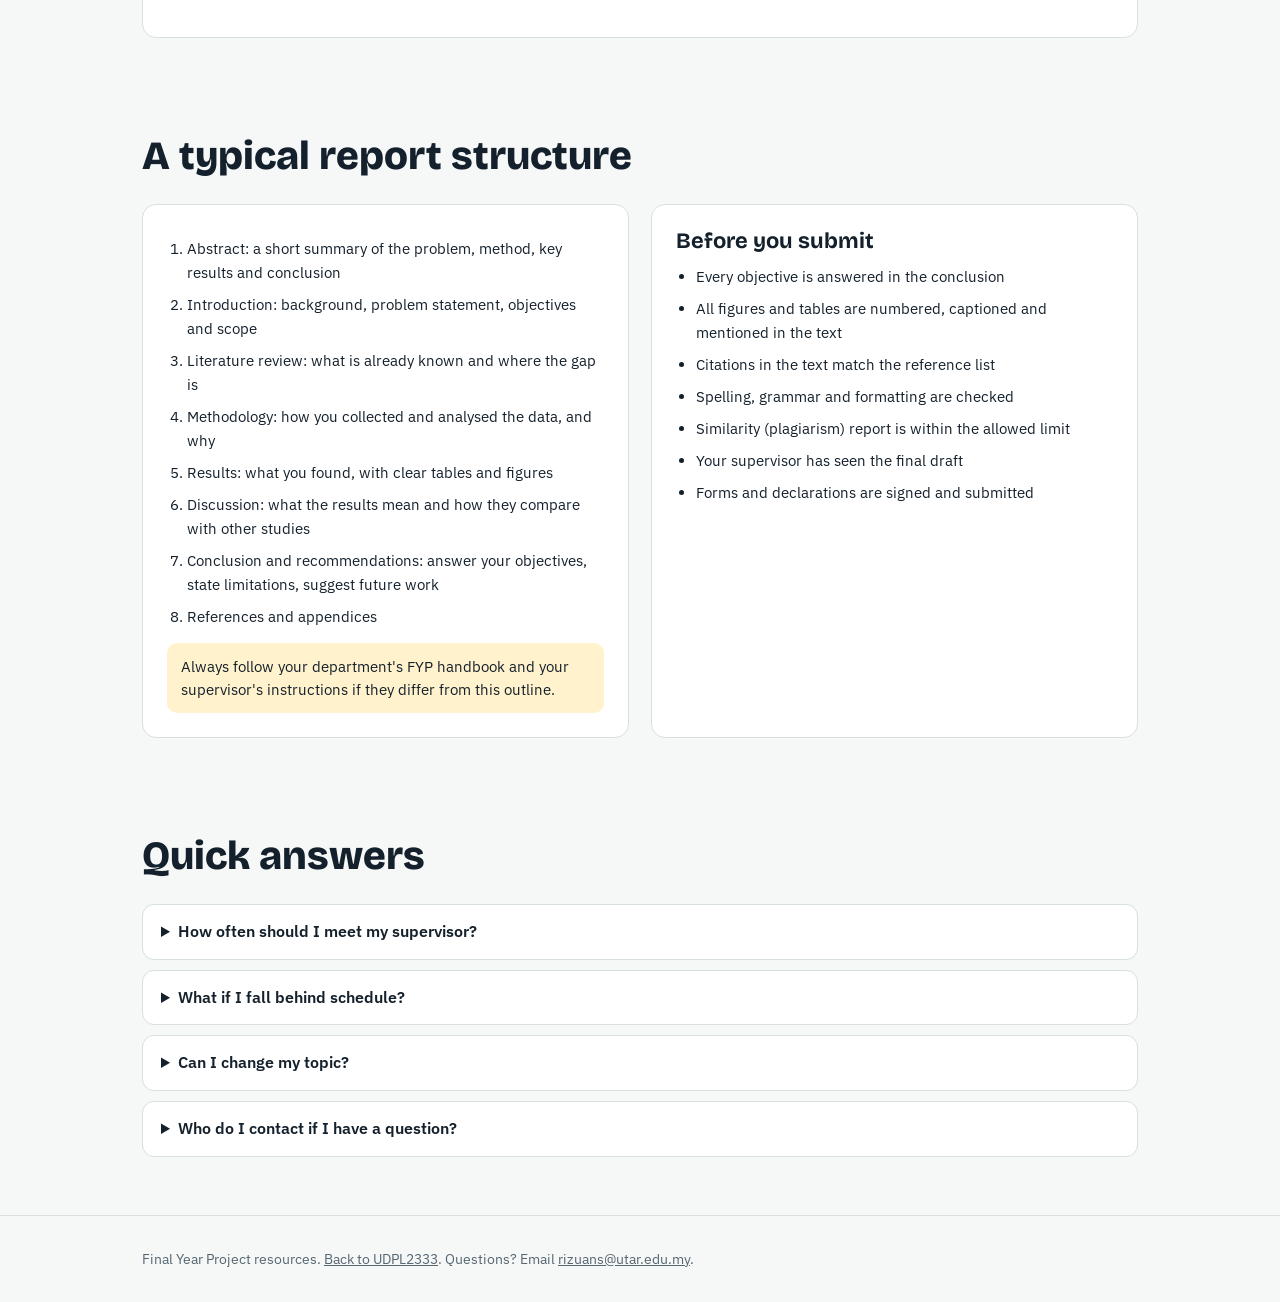
==== commit e38720c8: "Add files via upload" ====
--- a/fyp.html
+++ b/fyp.html
@@ -15,27 +15,16 @@
 <body>
 <nav><div class="wrap">
   <a class="brand" href="fyp.html#top">FYP<span>.</span></a>
-  <a class="lnk" href="#journey" hidden>Journey</a>
-  <a class="lnk" href="#resources" hidden>Resources</a>
-  <a class="lnk" href="#dates" hidden>Dates</a>
-  <a class="lnk" href="#report" hidden>Report</a>
-  <a class="lnk" href="#faq" hidden>FAQ</a>
+  <a class="lnk" href="#journey">Journey</a>
+  <a class="lnk" href="#resources">Resources</a>
+  <a class="lnk" href="#dates">Dates</a>
+  <a class="lnk" href="#report">Report</a>
+  <a class="lnk" href="#faq">FAQ</a>
   <a class="lnk" href="index.html">&larr; Course site</a>
   <button id="theme" aria-label="Toggle dark mode">🌙</button>
 </div></nav>
 
-<div id="gate" style="padding:90px 22px;max-width:480px;margin:0 auto">
-  <div class="panel">
-    <h2 style="font-size:30px;margin-bottom:10px">🔒 Students only</h2>
-    <p style="color:var(--muted);margin:0 0 18px">Enter the password your lecturer gave you to open the FYP resources.</p>
-    <form id="gf">
-      <input class="search" id="pw" type="password" placeholder="Password" autocomplete="current-password" aria-label="Password" style="margin-bottom:12px">
-      <button class="cta" type="submit" style="border:0;cursor:pointer;font:inherit;font-weight:600;margin:0">Unlock</button>
-      <p id="gerr" class="note" hidden>Incorrect password. Please try again.</p>
-    </form>
-  </div>
-</div>
-<div id="app" hidden>
+<div id="app">
 <header class="hero" id="top"><div class="wrap">
   <span class="code">UDPL3246 Research Project</span>
   <h1>Everything you need for your FYP</h1>
@@ -87,9 +76,6 @@
    To add a new category: copy a whole { name, items } block.
    ============================================================ */
 const CONTACT = "rizuans@utar.edu.my";
-// Password gate. To change the password, use password-tool.html and paste the result here.
-const SALT = "udpl2333-fyp|";
-const PASS_HASH = "249bc938367c973e019500716bcbc732a9008d033e8386a69c0669f6c5e36170";
 
 const JOURNEY = [
   ["Choose a topic", "Find a problem you care about. Check it is specific, researchable and doable in the time given."],
@@ -197,21 +183,7 @@
 setTheme(saved || (matchMedia("(prefers-color-scheme: dark)").matches ? "dark" : "light"));
 btn.onclick = () => { const m = root.dataset.theme === "dark" ? "light" : "dark"; setTheme(m); try{ localStorage.setItem("theme", m); }catch(e){} };
 
-// ---- password gate (a convenience lock, not real security) ----
-const sha = async t => [...new Uint8Array(await crypto.subtle.digest("SHA-256", new TextEncoder().encode(SALT + t)))].map(x => x.toString(16).padStart(2,"0")).join("");
-function unlock(){
-  $("gate").hidden = true; $("app").hidden = false;
-  document.querySelectorAll('nav a.lnk[href^="#"]').forEach(a => a.hidden = false);
-  boot();
-}
-$("gf").addEventListener("submit", async e => {
-  e.preventDefault();
-  if(!(window.crypto && crypto.subtle)){ $("gerr").textContent = "Your browser can't check passwords on this page. Try another browser."; $("gerr").hidden = false; return; }
-  const h = await sha($("pw").value);
-  if(h === PASS_HASH){ try{ sessionStorage.setItem("fyp", h); }catch(_){} unlock(); }
-  else { $("gerr").hidden = false; $("pw").select(); }
-});
-try{ if(sessionStorage.getItem("fyp") === PASS_HASH) unlock(); }catch(_){}
+boot();
 </script>
 </body>
 </html>
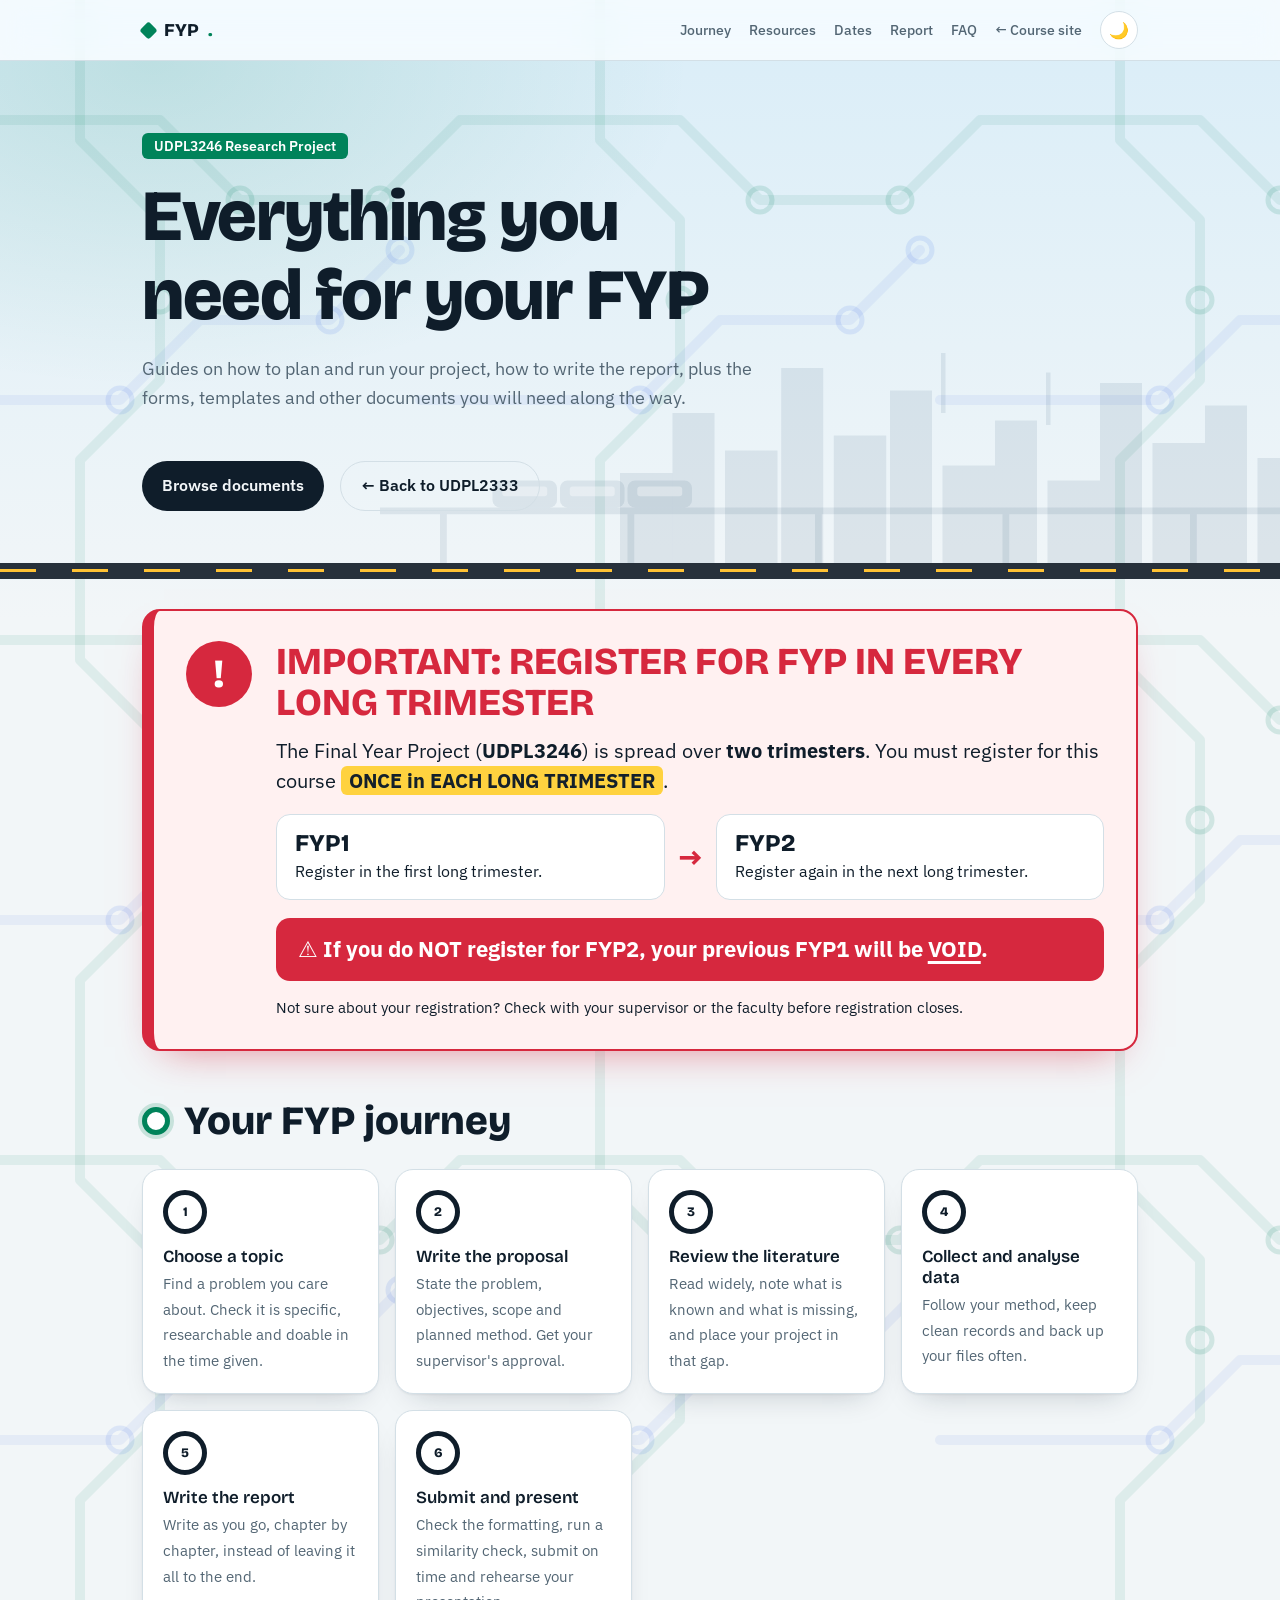
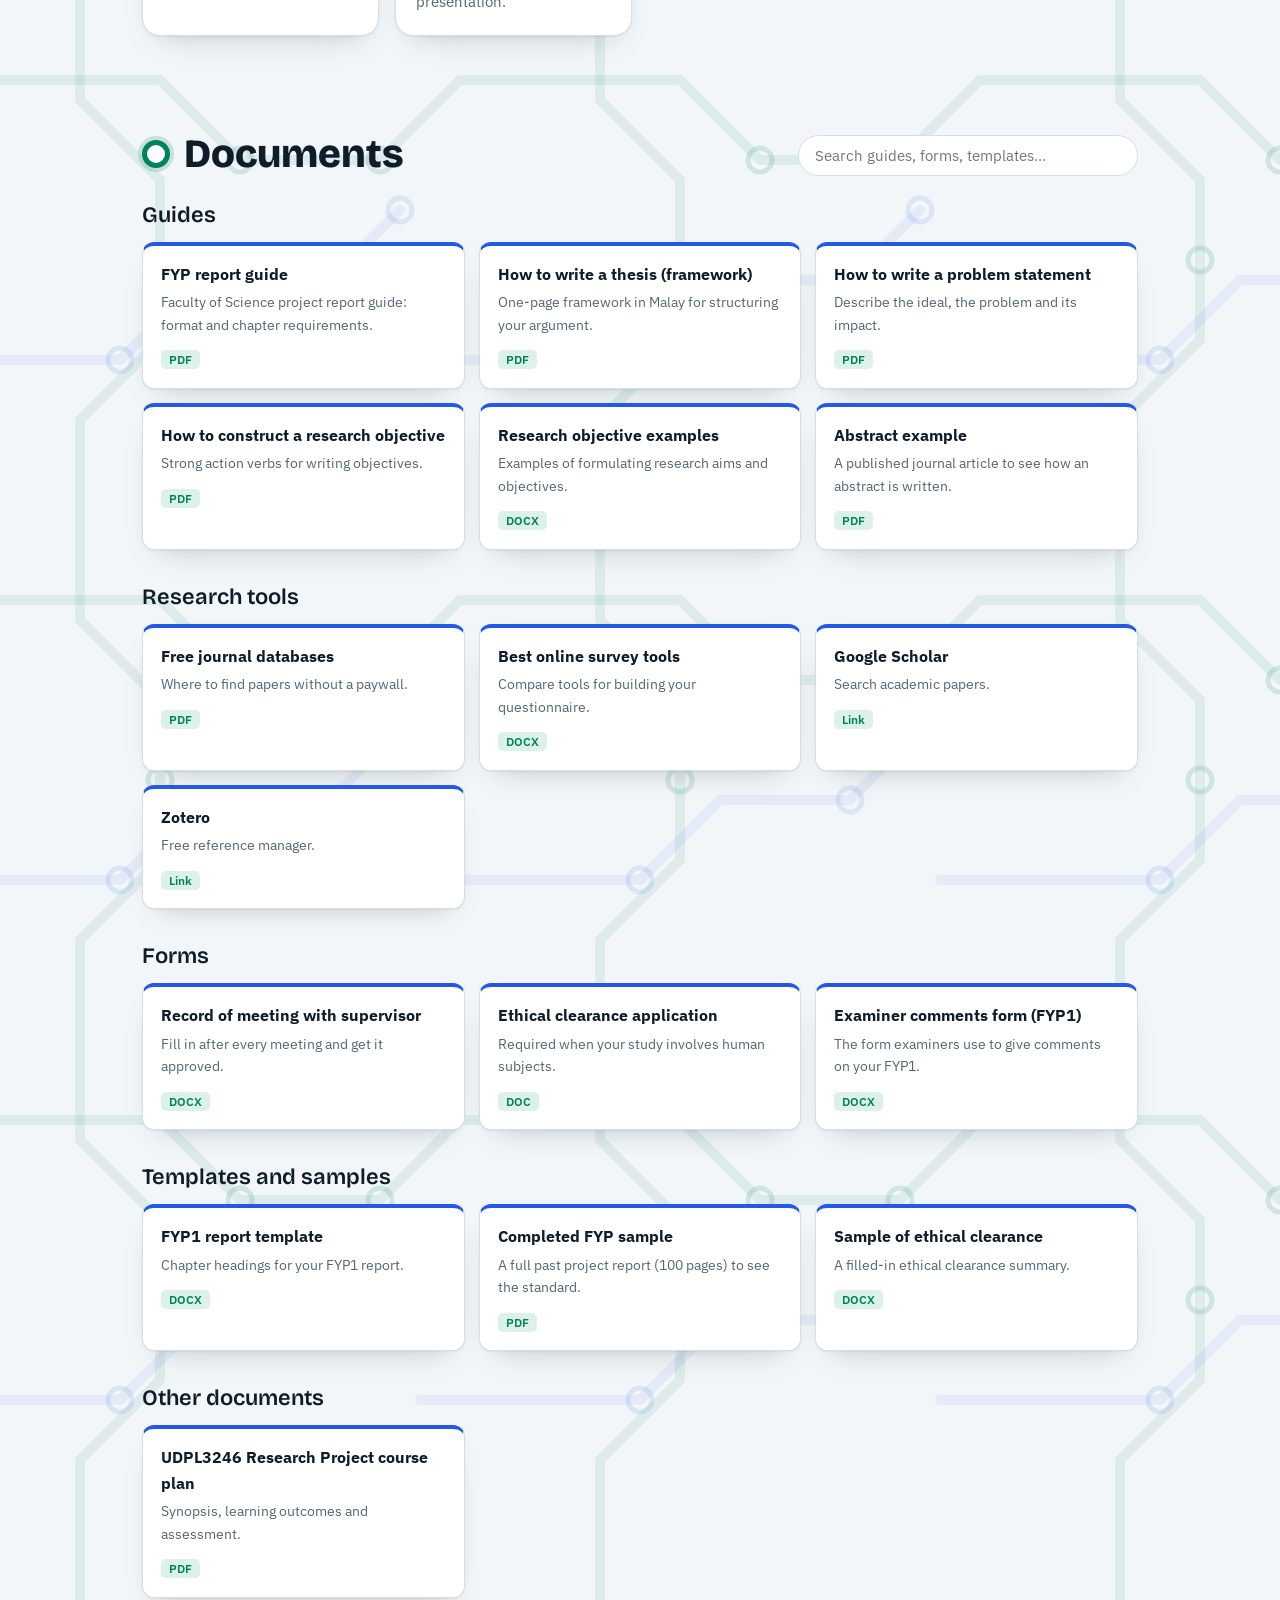
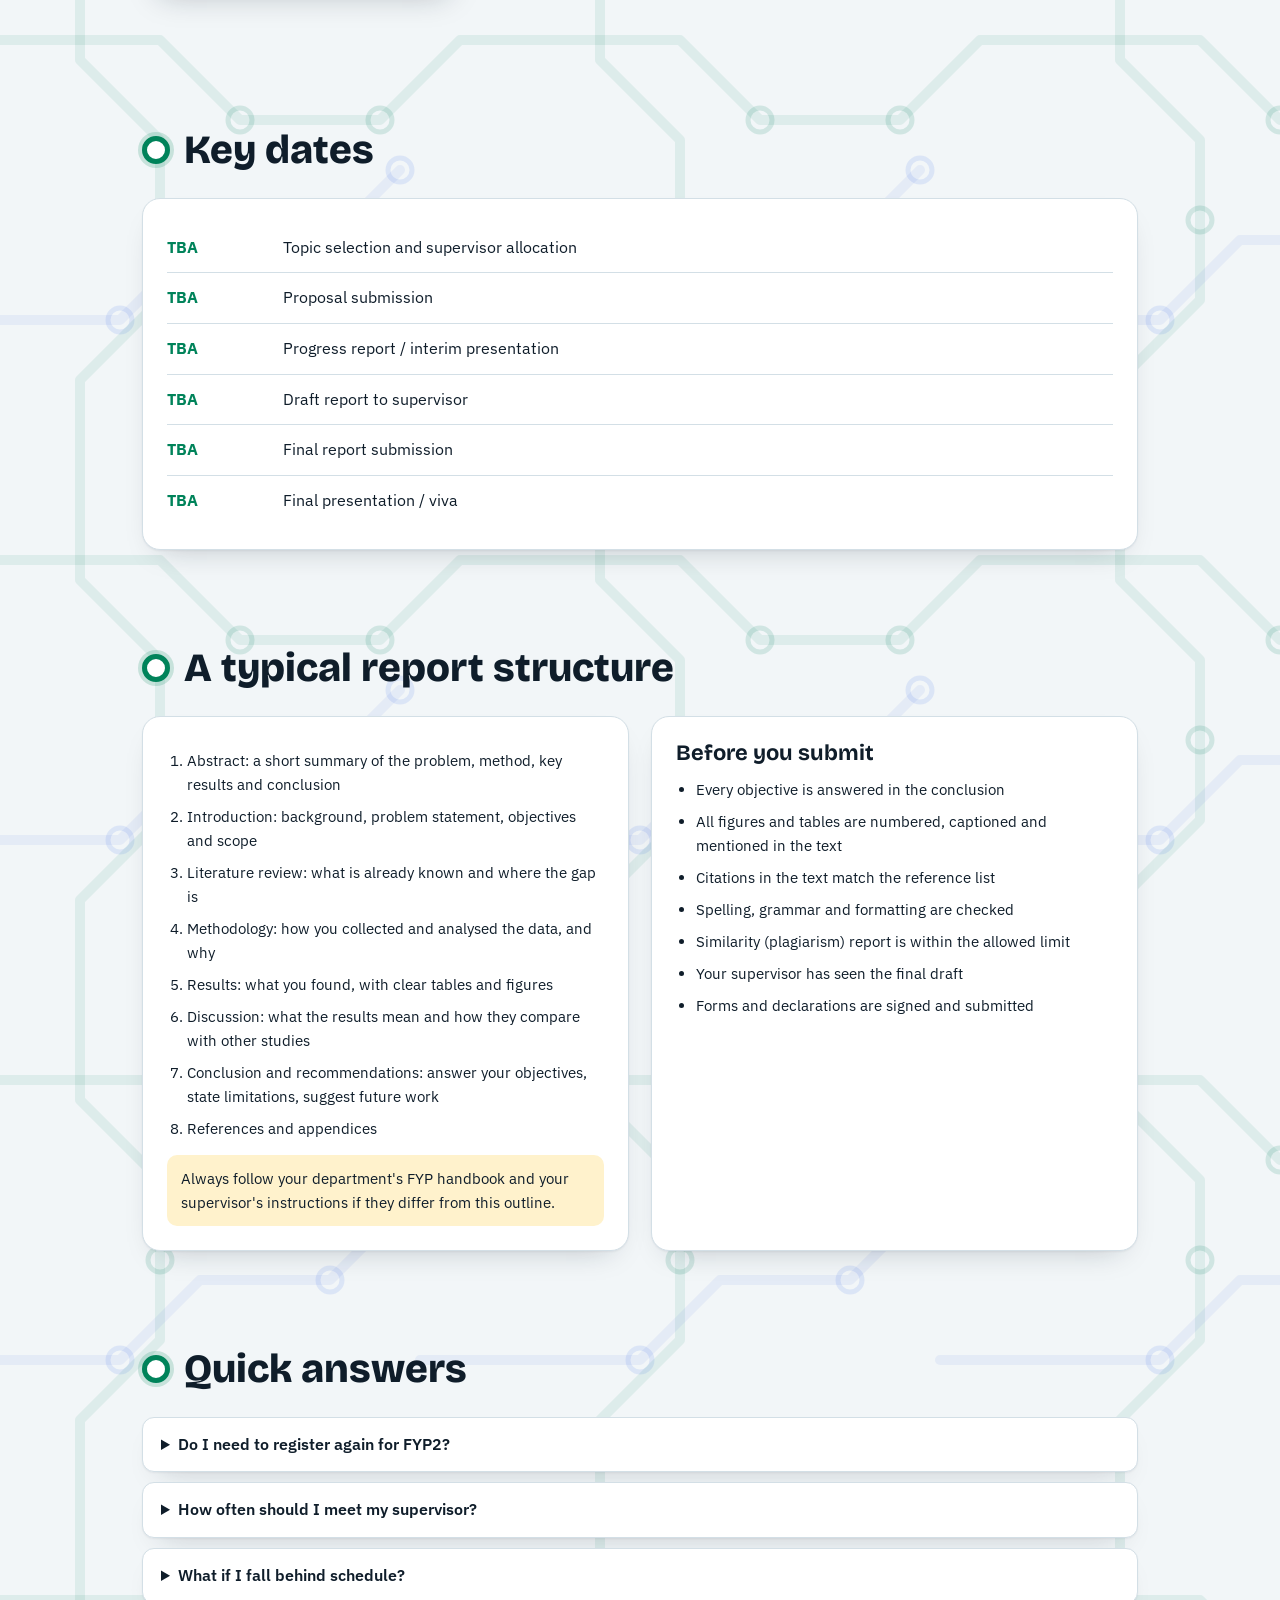
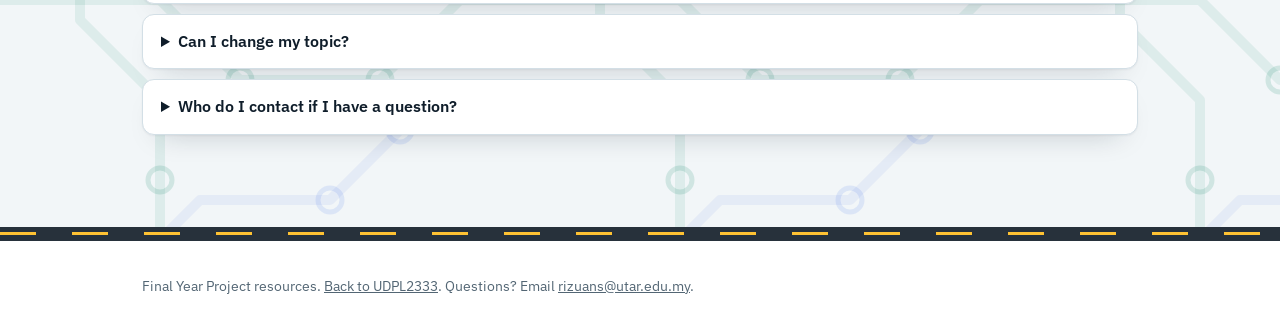
==== commit f429dca7: "Add files via upload" ====
--- a/fyp.html
+++ b/fyp.html
@@ -11,6 +11,25 @@
 <link rel="preconnect" href="https://fonts.gstatic.com" crossorigin>
 <link href="https://fonts.googleapis.com/css2?family=Bricolage+Grotesque:opsz,wght@12..96,600;12..96,800&family=IBM+Plex+Sans:wght@400;500;600&display=swap" rel="stylesheet">
 <link rel="stylesheet" href="style.css">
+<style>
+.alert{--ac:#d6283e;--bg2:#fff1f1;display:grid;grid-template-columns:auto 1fr;gap:24px;background:var(--bg2);border:2px solid var(--ac);border-left-width:12px;border-radius:18px;padding:30px 32px;box-shadow:0 18px 40px -22px rgba(214,40,62,.6)}
+:root[data-theme="dark"] .alert{--ac:#ff5c6c;--bg2:rgba(255,92,108,.12)}
+.alert-i{width:66px;height:66px;border-radius:50%;background:var(--ac);color:#fff;display:grid;place-items:center;font:800 40px var(--head);animation:pulse 2s infinite}
+:root[data-theme="dark"] .alert-i{color:#1a0509}
+@keyframes pulse{0%{box-shadow:0 0 0 0 color-mix(in srgb,var(--ac) 55%,transparent)}70%,100%{box-shadow:0 0 0 18px transparent}}
+.alert h2{font-size:clamp(24px,4vw,38px);font-weight:800;text-transform:uppercase;line-height:1.1;color:var(--ac);margin-bottom:12px}
+.alert p{font-size:clamp(17px,2.2vw,20px);margin:0 0 18px;line-height:1.5}
+.alert mark{background:#ffd23f;color:#14202b;padding:1px 8px;border-radius:6px;font-weight:800}
+.alert .flow{display:flex;flex-wrap:wrap;align-items:stretch;gap:12px;margin:0 0 18px}
+.alert .st{flex:1 1 220px;background:var(--surface);border:1px solid var(--line);border-radius:14px;padding:14px 18px}
+.alert .st b{display:block;font:800 24px var(--head);margin-bottom:2px}
+.alert .ar{align-self:center;font-size:30px;font-weight:800;color:var(--ac)}
+.alert .void{background:var(--ac);color:#fff;border-radius:14px;padding:16px 22px;font-size:clamp(17px,2.2vw,22px);font-weight:700;line-height:1.4}
+:root[data-theme="dark"] .alert .void{color:#1a0509}
+.alert .void u{text-decoration-thickness:3px;text-underline-offset:4px}
+@media(max-width:640px){.alert{grid-template-columns:1fr;padding:22px 20px}.alert .ar{display:none}}
+@media(prefers-reduced-motion:reduce){.alert-i{animation:none}}
+</style>
 </head>
 <body>
 <nav><div class="wrap">
@@ -33,6 +52,23 @@
 </div></header>
 
 <main>
+<section id="notice" style="padding:30px 0 0"><div class="wrap">
+  <div class="alert" role="note" aria-label="Important notice about FYP registration">
+    <div class="alert-i" aria-hidden="true">!</div>
+    <div>
+      <h2>Important: register for FYP in EVERY long trimester</h2>
+      <p>The Final Year Project (<b>UDPL3246</b>) is spread over <b>two trimesters</b>. You must register for this course <mark>ONCE in EACH LONG TRIMESTER</mark>.</p>
+      <div class="flow">
+        <div class="st"><b>FYP1</b>Register in the first long trimester.</div>
+        <div class="ar" aria-hidden="true">&rarr;</div>
+        <div class="st"><b>FYP2</b>Register again in the next long trimester.</div>
+      </div>
+      <div class="void">&#9888; If you do NOT register for FYP2, your previous FYP1 will be <u>VOID</u>.</div>
+      <p style="margin:16px 0 0;font-size:15px">Not sure about your registration? Check with your supervisor or the faculty before registration closes.</p>
+    </div>
+  </div>
+</div></section>
+
 <section id="journey"><div class="wrap">
   <div class="sec-h"><h2>Your FYP journey</h2></div>
   <ol class="steps" id="steps"></ol>
@@ -140,6 +176,7 @@
   "Forms and declarations are signed and submitted"
 ];
 const FAQ = [
+  ["Do I need to register again for FYP2?", "Yes. FYP (UDPL3246) runs over two trimesters, and you must register for it ONCE in EACH LONG TRIMESTER. If you do not register for FYP2, your previous FYP1 will be void."],
   ["How often should I meet my supervisor?", "Agree a schedule at your first meeting. Meeting regularly, with a short update and clear questions each time, works best. Keep a log of every meeting."],
   ["What if I fall behind schedule?", "Tell your supervisor early. Problems are much easier to fix in week 4 than in week 12."],
   ["Can I change my topic?", "Usually yes, early on and with your supervisor's approval. Check the handbook for the deadline."],
--- a/style.css
+++ b/style.css
@@ -1,11 +1,17 @@
 :root{
-  --bg:#f5f8f7; --surface:#ffffff; --ink:#14202b; --muted:#566673; --line:#d7e0dd;
-  --green:#00835a; --green-soft:#dff3ea; --blue:#2458e6; --amber:#f2a900; --amber-soft:#fff2cc;
+  --bg:#f2f6f8; --sky:#d9edf8; --surface:#ffffff; --ink:#0f1d2a; --muted:#536674; --line:#d3dfe6;
+  --green:#00835a; --green-soft:#dcf2e8; --blue:#2458e6; --amber:#f2a900; --amber-soft:#fff2cc;
+  --shadow:0 1px 2px rgba(15,29,42,.05),0 14px 30px -18px rgba(15,29,42,.28);
+  --road:#27313b; --mark:#ffc233;
+  --g-news:linear-gradient(135deg,#00835a,#0b3d5c); --g-course:linear-gradient(135deg,#14202b,#00835a);
   --head:"Bricolage Grotesque","Segoe UI",system-ui,sans-serif; --body:"IBM Plex Sans","Segoe UI",system-ui,sans-serif;
 }
 :root[data-theme="dark"]{
-  --bg:#0e1519; --surface:#16212a; --ink:#e8f0ee; --muted:#9db0ba; --line:#28363f;
-  --green:#3ddc9f; --green-soft:#123327; --blue:#7ea0ff; --amber:#ffc83d; --amber-soft:#3a2f0b;
+  --bg:#0d1117; --sky:#152033; --surface:#151b23; --ink:#eef2f6; --muted:#98a6b3; --line:#262f3a;
+  --green:#ffc233; --green-soft:rgba(255,194,51,.14); --blue:#6ea8ff; --amber:#ff8a4c; --amber-soft:rgba(255,138,76,.16);
+  --shadow:0 1px 0 rgba(255,255,255,.03) inset,0 18px 34px -20px rgba(0,0,0,.85);
+  --road:#06080b; --mark:#ffc233;
+  --g-news:linear-gradient(135deg,#0e7490,#12304a); --g-course:linear-gradient(135deg,#1c2733,#a66a00);
 }
 *{box-sizing:border-box}
 html{scroll-behavior:smooth;scroll-padding-top:76px}
@@ -56,7 +62,7 @@
 .line::before{content:"";position:absolute;left:17px;top:18px;bottom:18px;width:8px;background:var(--green);border-radius:4px}
 .stop{position:relative;margin-bottom:22px}
 .stop::before{content:attr(data-n);position:absolute;left:-56px;top:2px;width:42px;height:42px;border-radius:50%;background:var(--surface);border:6px solid var(--ink);display:grid;place-items:center;font:800 15px var(--head);box-sizing:border-box;margin-left:-1px}
-.stop details{background:var(--surface);border:1px solid var(--line);border-radius:14px}
+.stop details{background:var(--surface);border:1px solid var(--line);border-radius:18px}
 .stop summary{list-style:none;cursor:pointer;padding:18px 22px;display:flex;gap:14px;align-items:center}
 .stop summary::-webkit-details-marker{display:none}
 .stop summary h3{font-size:21px;font-weight:600;flex:1}
@@ -83,7 +89,7 @@
 
 /* info */
 .grid2{display:grid;grid-template-columns:repeat(auto-fit,minmax(300px,1fr));gap:22px}
-.panel{background:var(--surface);border:1px solid var(--line);border-radius:14px;padding:24px}
+.panel{background:var(--surface);border:1px solid var(--line);border-radius:18px;padding:24px}
 .panel h3{font-size:22px;margin-bottom:12px}
 .clo{display:flex;gap:12px;margin:12px 0}
 .clo b{flex:none;background:var(--green-soft);color:var(--green);border-radius:6px;padding:1px 9px;height:fit-content;font-size:14px}
@@ -107,7 +113,7 @@
 .cta.alt{background:transparent;color:var(--ink);border:1px solid var(--line);margin-left:8px}
 .btns{display:flex;flex-wrap:wrap;gap:8px}
 .steps{list-style:none;margin:0;padding:0;display:grid;grid-template-columns:repeat(auto-fit,minmax(230px,1fr));gap:16px;counter-reset:s}
-.steps li{counter-increment:s;background:var(--surface);border:1px solid var(--line);border-radius:14px;padding:20px;position:relative}
+.steps li{counter-increment:s;background:var(--surface);border:1px solid var(--line);border-radius:18px;padding:20px;position:relative}
 .steps li::before{content:counter(s);display:grid;place-items:center;width:34px;height:34px;border-radius:50%;border:5px solid var(--ink);font:800 13px var(--head);margin-bottom:12px}
 .steps b{display:block;font:600 17px var(--head);margin-bottom:4px}
 .steps span{color:var(--muted);font-size:14.5px}
@@ -128,3 +134,27 @@
 .tl li{display:flex;gap:16px;padding:12px 0;border-bottom:1px solid var(--line)}
 .tl li:last-child{border:0}
 .tl b{flex:none;min-width:100px;color:var(--green)}
+
+/* ---- theme v2: transport look (metro-map background, skyline, road) ---- */
+body{background-color:var(--bg);background-image:url("data:image/svg+xml,%3Csvg xmlns='http://www.w3.org/2000/svg' width='520' height='520' viewBox='0 0 520 520'%3E%3Cg fill='none' stroke-width='10' stroke-linecap='round' stroke-linejoin='round'%3E%3Cg stroke='%2300835a' stroke-opacity='0.085'%3E%3Cpath d='M-20 120H160L240 200H380L460 120H540'/%3E%3Cpath d='M80 -20V140L160 220V380L80 460V540'/%3E%3C/g%3E%3Cpath stroke='%232458e6' stroke-opacity='0.07' d='M-20 400H120L200 320H330L400 250M420 400H540'/%3E%3C/g%3E%3Cg fill='none' stroke-width='5'%3E%3Cg stroke='%2300835a' stroke-opacity='0.14'%3E%3Ccircle cx='240' cy='200' r='12'/%3E%3Ccircle cx='380' cy='200' r='12'/%3E%3Ccircle cx='160' cy='300' r='12'/%3E%3C/g%3E%3Cg stroke='%232458e6' stroke-opacity='0.11'%3E%3Ccircle cx='120' cy='400' r='12'/%3E%3Ccircle cx='330' cy='320' r='12'/%3E%3Ccircle cx='400' cy='250' r='12'/%3E%3C/g%3E%3C/g%3E%3C/svg%3E"),linear-gradient(180deg,var(--sky),var(--bg) 620px);background-repeat:repeat,no-repeat;background-position:0 0,0 0}
+:root[data-theme="dark"] body{background-image:url("data:image/svg+xml,%3Csvg xmlns='http://www.w3.org/2000/svg' width='520' height='520' viewBox='0 0 520 520'%3E%3Cg fill='none' stroke-width='10' stroke-linecap='round' stroke-linejoin='round'%3E%3Cg stroke='%23ffc233' stroke-opacity='0.07'%3E%3Cpath d='M-20 120H160L240 200H380L460 120H540'/%3E%3Cpath d='M80 -20V140L160 220V380L80 460V540'/%3E%3C/g%3E%3Cpath stroke='%236ea8ff' stroke-opacity='0.06' d='M-20 400H120L200 320H330L400 250M420 400H540'/%3E%3C/g%3E%3Cg fill='none' stroke-width='5'%3E%3Cg stroke='%23ffc233' stroke-opacity='0.11'%3E%3Ccircle cx='240' cy='200' r='12'/%3E%3Ccircle cx='380' cy='200' r='12'/%3E%3Ccircle cx='160' cy='300' r='12'/%3E%3C/g%3E%3Cg stroke='%236ea8ff' stroke-opacity='0.10'%3E%3Ccircle cx='120' cy='400' r='12'/%3E%3Ccircle cx='330' cy='320' r='12'/%3E%3Ccircle cx='400' cy='250' r='12'/%3E%3C/g%3E%3C/g%3E%3C/svg%3E"),linear-gradient(180deg,var(--sky),var(--bg) 620px)}
+nav{background:color-mix(in srgb,var(--surface) 70%,transparent);backdrop-filter:blur(14px) saturate(1.4)}
+.brand{display:inline-flex;align-items:center;gap:9px}
+.brand::before{content:"";width:13px;height:13px;border-radius:3px;background:var(--green);transform:rotate(45deg)}
+.hero{position:relative;overflow:hidden;padding:72px 0 68px;background:radial-gradient(60% 90% at 12% 0%,color-mix(in srgb,var(--green) 14%,transparent),transparent 70%)}
+.hero .wrap{position:relative;z-index:1}
+.hero::before{content:"";position:absolute;right:0;bottom:16px;width:min(78%,900px);height:300px;background:url("data:image/svg+xml,%3Csvg xmlns='http://www.w3.org/2000/svg' viewBox='0 0 1200 300' preserveAspectRatio='xMaxYMax meet'%3E%3Cg fill='%230b3d5c' fill-opacity='0.09'%3E%3Crect x='320' y='180' width='70' height='120'/%3E%3Crect x='390' y='100' width='56' height='200'/%3E%3Crect x='460' y='150' width='70' height='150'/%3E%3Crect x='535' y='40' width='56' height='260'/%3E%3Crect x='605' y='130' width='70' height='170'/%3E%3Crect x='680' y='70' width='56' height='230'/%3E%3Crect x='750' y='170' width='70' height='130'/%3E%3Crect x='820' y='110' width='56' height='190'/%3E%3Crect x='890' y='190' width='70' height='110'/%3E%3Crect x='960' y='60' width='56' height='240'/%3E%3Crect x='1030' y='140' width='70' height='160'/%3E%3Crect x='1100' y='90' width='56' height='210'/%3E%3Crect x='1170' y='160' width='70' height='140'/%3E%3Crect x='748' y='20' width='6' height='80'/%3E%3Crect x='888' y='46' width='6' height='70'/%3E%3Crect x='0' y='226' width='1200' height='9'/%3E%3Crect x='80' y='235' width='9' height='65'/%3E%3Crect x='330' y='235' width='9' height='65'/%3E%3Crect x='580' y='235' width='9' height='65'/%3E%3Crect x='830' y='235' width='9' height='65'/%3E%3Crect x='1080' y='235' width='9' height='65'/%3E%3Crect x='150' y='190' width='86' height='36' rx='10'/%3E%3Crect x='240' y='190' width='86' height='36' rx='10'/%3E%3Crect x='330' y='190' width='86' height='36' rx='10'/%3E%3C/g%3E%3Cg fill='%23ffffff' fill-opacity='.35'%3E%3Crect x='163' y='198' width='60' height='13' rx='4'/%3E%3Crect x='253' y='198' width='60' height='13' rx='4'/%3E%3Crect x='343' y='198' width='60' height='13' rx='4'/%3E%3C/g%3E%3C/svg%3E") right bottom/contain no-repeat;pointer-events:none}
+:root[data-theme="dark"] .hero::before{background-image:url("data:image/svg+xml,%3Csvg xmlns='http://www.w3.org/2000/svg' viewBox='0 0 1200 300' preserveAspectRatio='xMaxYMax meet'%3E%3Cg fill='%23ffffff' fill-opacity='0.07'%3E%3Crect x='320' y='180' width='70' height='120'/%3E%3Crect x='390' y='100' width='56' height='200'/%3E%3Crect x='460' y='150' width='70' height='150'/%3E%3Crect x='535' y='40' width='56' height='260'/%3E%3Crect x='605' y='130' width='70' height='170'/%3E%3Crect x='680' y='70' width='56' height='230'/%3E%3Crect x='750' y='170' width='70' height='130'/%3E%3Crect x='820' y='110' width='56' height='190'/%3E%3Crect x='890' y='190' width='70' height='110'/%3E%3Crect x='960' y='60' width='56' height='240'/%3E%3Crect x='1030' y='140' width='70' height='160'/%3E%3Crect x='1100' y='90' width='56' height='210'/%3E%3Crect x='1170' y='160' width='70' height='140'/%3E%3Crect x='748' y='20' width='6' height='80'/%3E%3Crect x='888' y='46' width='6' height='70'/%3E%3Crect x='0' y='226' width='1200' height='9'/%3E%3Crect x='80' y='235' width='9' height='65'/%3E%3Crect x='330' y='235' width='9' height='65'/%3E%3Crect x='580' y='235' width='9' height='65'/%3E%3Crect x='830' y='235' width='9' height='65'/%3E%3Crect x='1080' y='235' width='9' height='65'/%3E%3Crect x='150' y='190' width='86' height='36' rx='10'/%3E%3Crect x='240' y='190' width='86' height='36' rx='10'/%3E%3Crect x='330' y='190' width='86' height='36' rx='10'/%3E%3C/g%3E%3Cg fill='%230d1117' fill-opacity='.35'%3E%3Crect x='163' y='198' width='60' height='13' rx='4'/%3E%3Crect x='253' y='198' width='60' height='13' rx='4'/%3E%3Crect x='343' y='198' width='60' height='13' rx='4'/%3E%3C/g%3E%3C/svg%3E")}
+.hero::after{content:"";position:absolute;left:0;right:0;bottom:0;height:16px;background:linear-gradient(90deg,var(--mark) 36px,transparent 36px) 0 50%/72px 3px repeat-x,var(--road);animation:road 2.4s linear infinite}
+@keyframes road{to{background-position:72px 50%,0 0}}
+.sec-h h2{display:flex;align-items:center;gap:14px}
+.sec-h h2::before{content:"";flex:none;width:18px;height:18px;border-radius:50%;border:5px solid var(--green);background:var(--surface);box-shadow:0 0 0 4px color-mix(in srgb,var(--green) 18%,transparent)}
+.panel,.stop details,.rcard,.gi,.top,.steps li,.faq details,.doc{box-shadow:var(--shadow)}
+.stop summary{border-radius:18px;transition:background .2s}
+.stop summary:hover{background:color-mix(in srgb,var(--green) 7%,transparent)}
+footer{position:relative;border-top:0;margin-top:34px;padding-top:48px;background:var(--surface)}
+footer::before{content:"";position:absolute;left:0;right:0;top:0;height:14px;background:linear-gradient(90deg,var(--mark) 36px,transparent 36px) 0 50%/72px 3px repeat-x,var(--road)}
+:root[data-theme="dark"] .code,:root[data-theme="dark"] .cta:hover{color:#1d1500}
+:root[data-theme="dark"] .bar .a{color:#0b1220}
+@media(max-width:700px){.hero::before{width:100%;height:220px;opacity:.7}}
+@media(prefers-reduced-motion:reduce){.hero::after{animation:none}}
